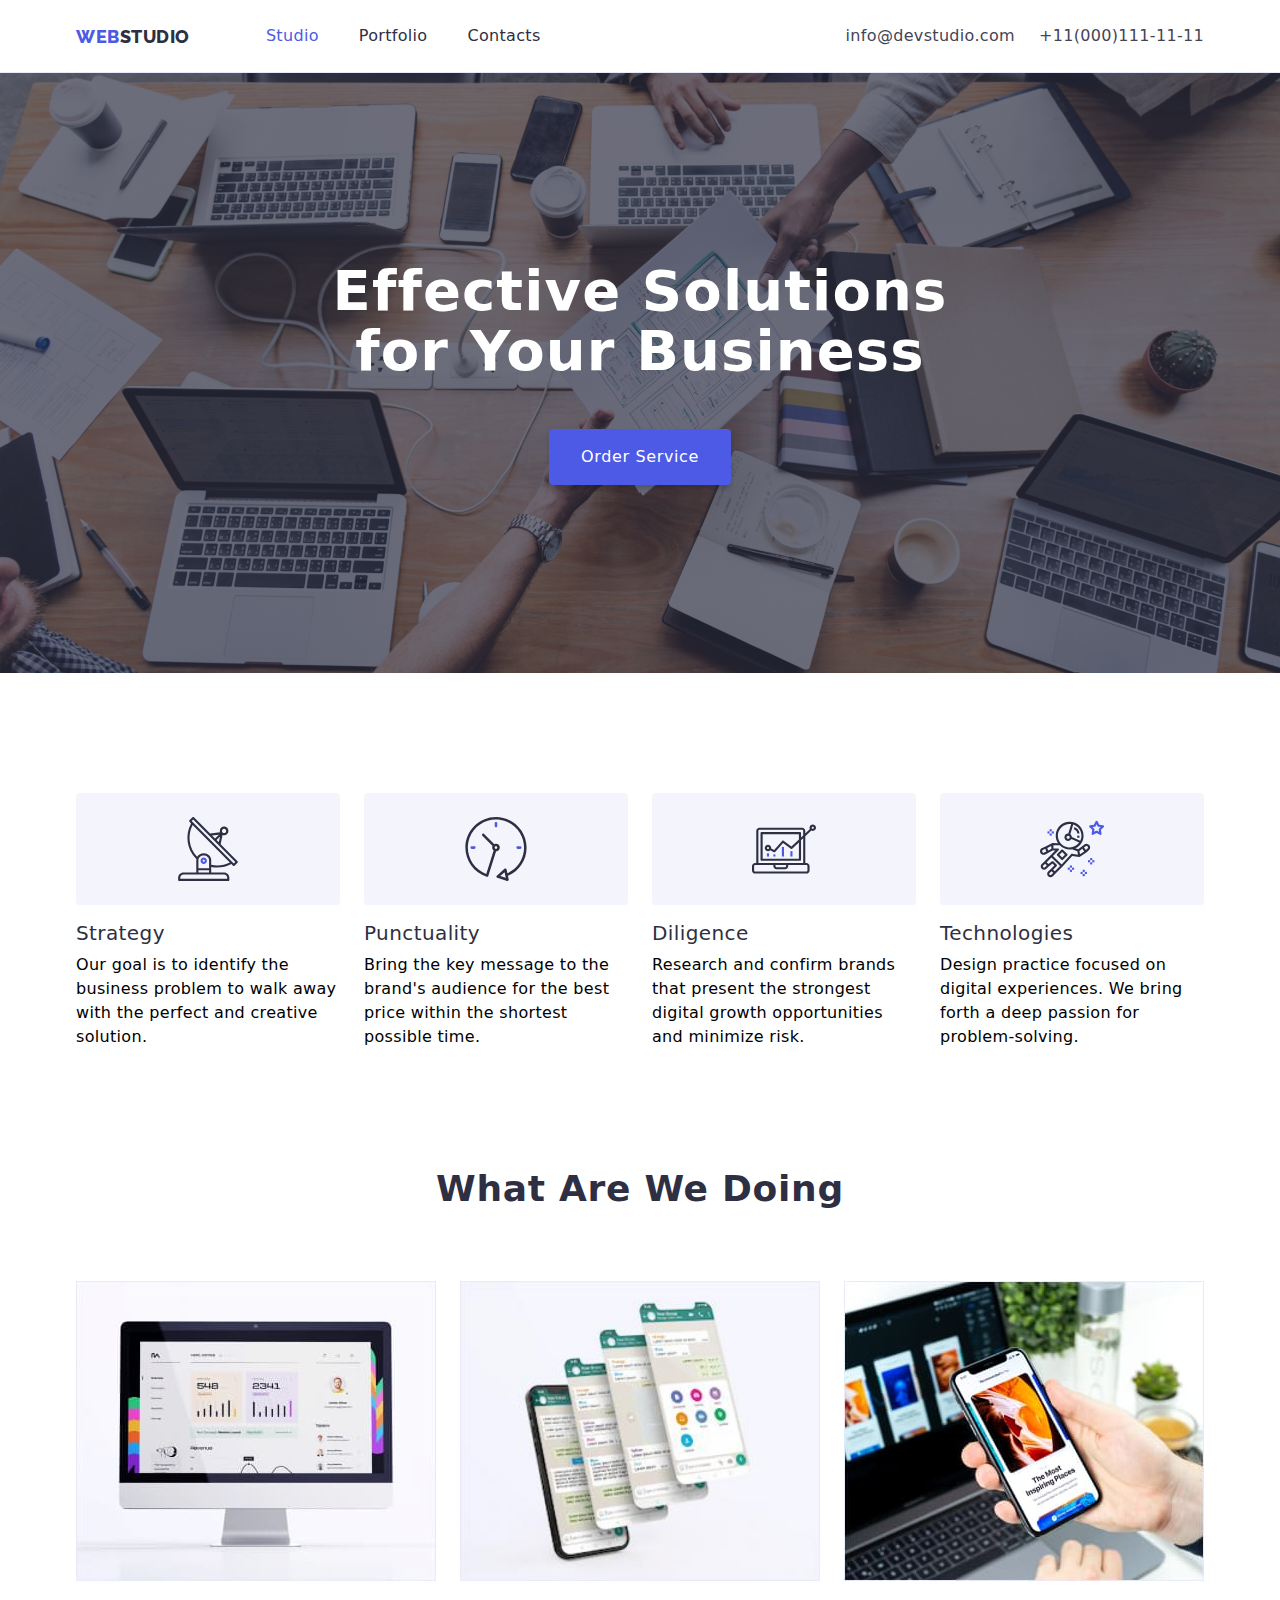
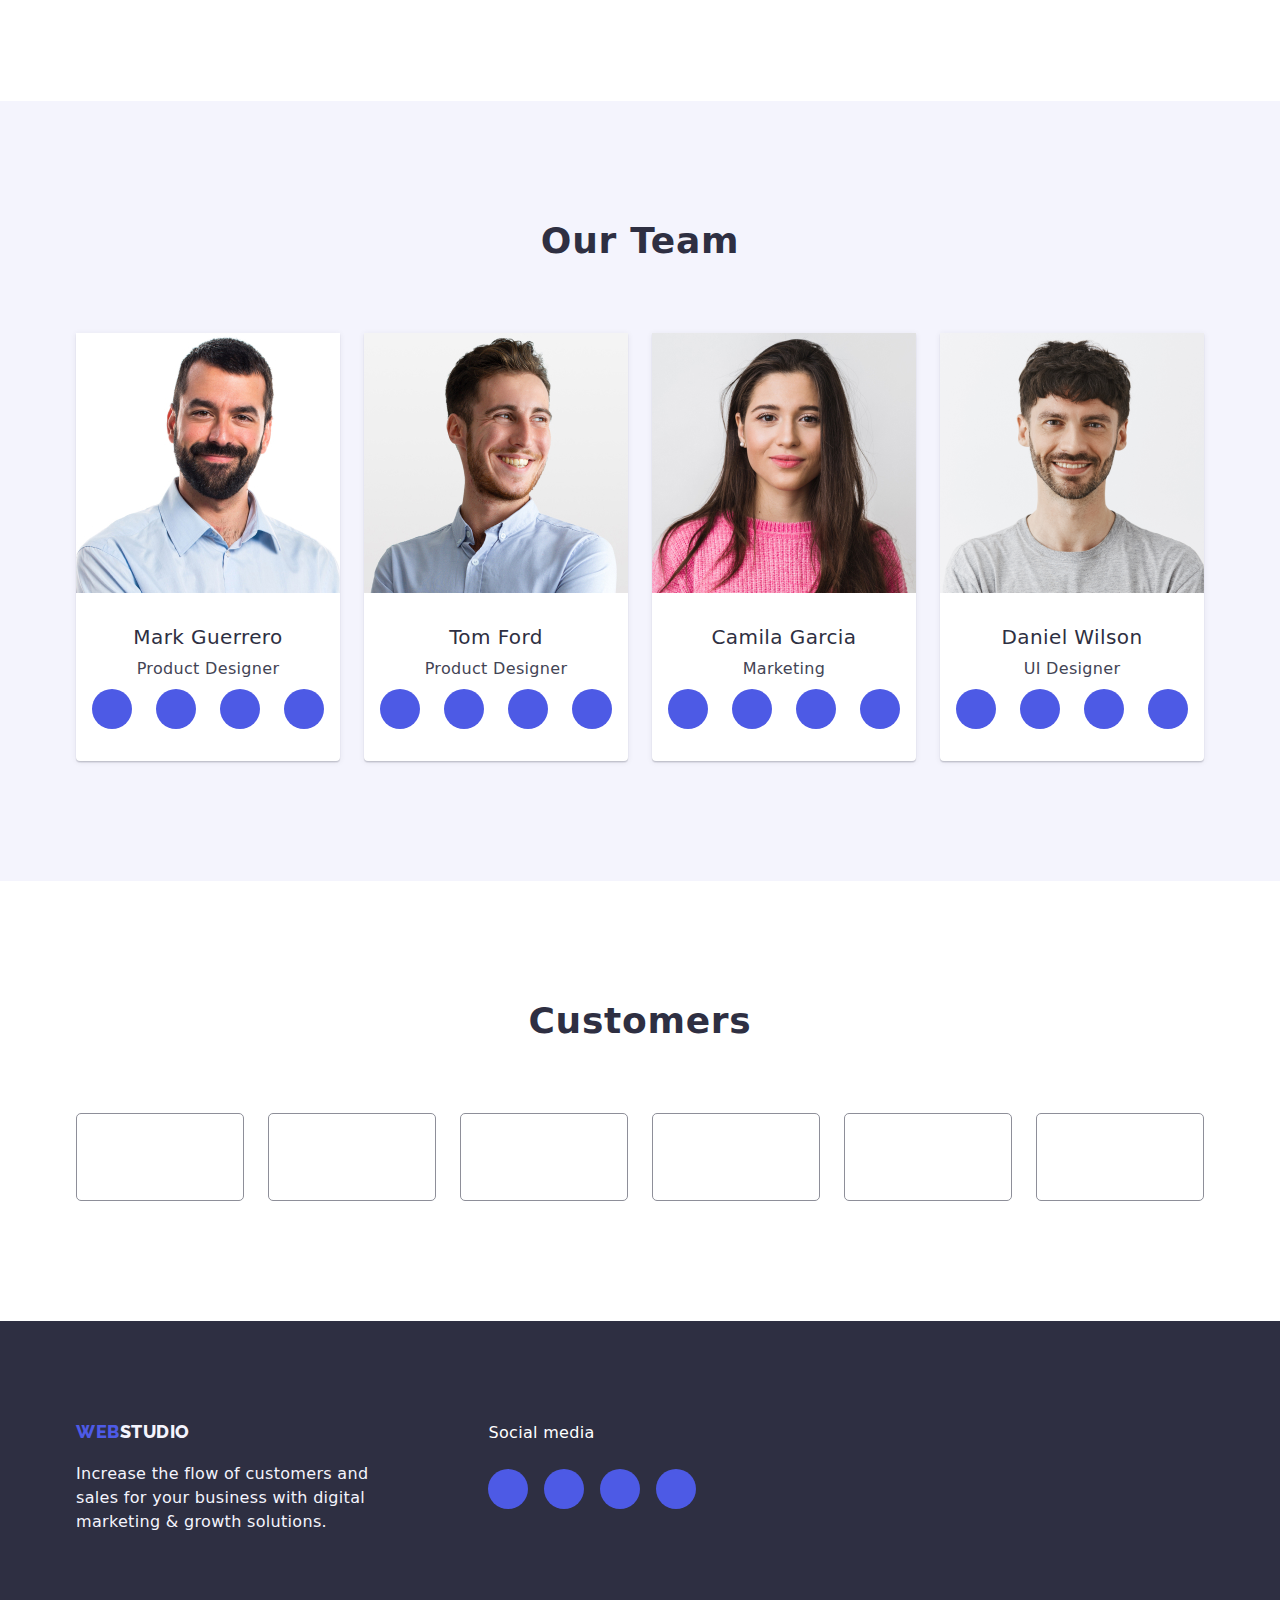
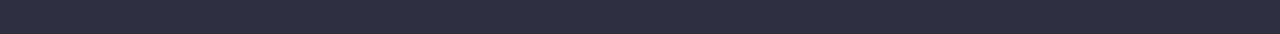
==== index.html @ 1085e49a "update" ====
<!DOCTYPE html>
<html lang="en">
  <head>
    <meta charset="UTF-8" />
    <meta name="viewport" content="width=device-width, initial-scale=1.0" />
    <title>Homework 4</title>

    <!-- CSS -->
    <link rel="stylesheet" href="./css/styles.css" />

    <!-- FONTS -->
    <link
      href="https://fonts.googleapis.com/css2?family=Raleway:wght@800&family=Roboto:wght@400;500;700;900&display=swap"
      rel="stylesheet"
    />

    <!-- CSS Normalize -->
    <link
      rel="stylesheet"
      href="https://cdnjs.cloudflare.com/ajax/libs/modern-normalize/2.0.0/modern-normalize.min.css"
    />
  </head>
  <body>
    <header class="header">
      <div class="container header-container">
        <nav class="header-nav">
          <a href="./index.html" class="header-logo link">
            <span class="header-logo-web">WEB</span>STUDIO
          </a>
          <ul class="header-list list">
            <li class="header-list-item">
              <a class="header-link link priority" href="./index.html"
                >Studio</a
              >
            </li>
            <li class="header-list-item">
              <a class="header-link link" href="./portfolio.html">Portfolio</a>
            </li>
            <li class="header-list-item">
              <a class="header-link link" href="#">Contacts</a>
            </li>
          </ul>
        </nav>

        <ul class="header-contacts list">
          <li class="header-contatcs-item">
            <a
              class="header-contacts-link link"
              href="mailto:info@devstudio.com"
              >info@devstudio.com</a
            >
          </li>
          <li class="header-contacts-item">
            <a class="header-contacts-link link" href="tel:+110001111111"
              >+11(000)111-11-11</a
            >
          </li>
        </ul>
      </div>
    </header>
    <main>
      <!--Section 1-->
      <section class="hero hero-section">
        <div class="container hero-container">
          <h1 class="hero-title">
            Effective Solutions<br />
            for Your Business
          </h1>

          <button class="hero-button button" type="button">
            Order Service
          </button>
        </div>
      </section>
      <!--Section 2-->
      <section class="section">
        <div class="container">
          <ul class="section-list list">
            <li class="section-item">
              <div class="benefits-svg-box">
                <svg class="benefits-icon-svg" width="64" height="64">
                  <use href="./images/icons.svg#antenna"></use>
                </svg>
              </div>
              <h3 class="section-item-title title">Strategy</h3>
              <p class="section-item-text text">
                Our goal is to identify the business problem to walk away with
                the perfect and creative solution.
              </p>
            </li>
            <li class="section-item">
              <div class="benefits-svg-box">
                <svg lass="benefits-icon-svg" width="64" height="64">
                  <use href="./images/icons.svg#clock"></use>
                </svg>
              </div>
              <h3 class="section-item-title title">Punctuality</h3>
              <p class="section-item-text text">
                Bring the key message to the brand's audience for the best price
                within the shortest possible time.
              </p>
            </li>
            <li class="section-item">
              <div class="benefits-svg-box">
                <svg lass="benefits-icon-svg" width="64" height="64">
                  <use href="./images/icons.svg#diagram"></use>
                </svg>
              </div>
              <h3 class="section-item-title title">Diligence</h3>
              <p class="section-item-text text">
                Research and confirm brands that present the strongest digital
                growth opportunities and minimize risk.
              </p>
            </li>
            <li class="section-item">
              <div class="benefits-svg-box">
                <svg lass="benefits-icon-svg" width="64" height="64">
                  <use href="./images/icons.svg#astronaut"></use>
                </svg>
              </div>
              <h3 class="section-item-title title">Technologies</h3>
              <p class="section-item-text text">
                Design practice focused on digital experiences. We bring forth a
                deep passion for problem-solving.
              </p>
            </li>
          </ul>
        </div>
      </section>
      <!--Section 3-->
      <section class="section section-no-top-padding">
        <div class="container">
          <h2 class="section-title title">What Are We Doing</h2>
          <ul class="section-list list">
            <li class="section-item">
              <img
                src="./images/rectangle_71.jpg"
                alt="monitor with graphs and charts"
                width="360"
                height="300"
              />
            </li>
            <li class="section-item">
              <img
                src="./images/img_2.jpg"
                alt="mobile phone"
                width="360"
                height="300"
              />
            </li>
            <li class="section-item">
              <img
                src="./images/img_3.jpg"
                alt="laptop and phone"
                width="360"
                height="300"
              />
            </li>
          </ul>
        </div>
      </section>
      <!--Section 4-->
      <section class="section section-grey">
        <div class="container team-container">
          <h2 class="section-title title">Our Team</h2>
          <ul class="section-list list">
            <li class="section-list-item">
              <img
                src="./images/Mark_Guerrero.jpg"
                alt="Mark Guererro"
                width="264"
                height="260"
              />
              <div class="section-item-wrap">
                <h3 class="section-item-name title">Mark Guerrero</h3>
                <p class="section-item-position text">Product Designer</p>
                <ul class="team-social-list list">
                  <li class="team-social-item">
                    <a
                      class="team-social-link link"
                      href="https://instagram.com"
                      target="_blank"
                      rel="noopener noreferrer"
                    >
                      <svg class="team-social-svg" width="16" height="16">
                        <use href="./images/icons.svg#instagram"></use>
                      </svg>
                    </a>
                  </li>
                  <li class="team-social-item">
                    <a
                      class="team-social-link link"
                      href="https://twitter.com"
                      target="_blank"
                      rel="noopener noreferrer"
                    >
                      <svg class="team-social-svg" width="16" height="16">
                        <use href="./images/icons.svg#twitter"></use>
                      </svg>
                    </a>
                  </li>
                  <li class="team-social-item">
                    <a
                      class="team-social-link link"
                      href="https://facebook.com"
                      target="_blank"
                      rel="noopener noreferrer"
                    >
                      <svg class="team-social-svg" width="16" height="16">
                        <use href="./images/icons.svg#facebook"></use>
                      </svg>
                    </a>
                  </li>
                  <li class="team-social-item">
                    <a
                      class="team-social-link link"
                      href="https://linkedin.com"
                      target="_blank"
                      rel="noopener noreferrer"
                    >
                      <svg class="team-social-svg" width="16" height="16">
                        <use href="./images/icons.svg#linkedin"></use>
                      </svg>
                    </a>
                  </li>
                </ul>
              </div>
            </li>
            <!--  -->
            <li class="section-list-item">
              <img
                src="./images/Tom Ford.jpg"
                alt="Tom Ford"
                width="264"
                height="260"
              />
              <div class="section-item-wrap">
                <h3 class="section-item-name title">Tom Ford</h3>
                <p class="section-item-position text">Product Designer</p>
                <ul class="team-social-list list">
                  <li class="team-social-item">
                    <a href="#" class="team-social-link">
                      <svg class="team-social-svg" width="16" height="16">
                        <use href="./images/icons.svg#instagram"></use>
                      </svg>
                    </a>
                  </li>
                  <li class="team-social-item">
                    <a href="#" class="team-social-link">
                      <svg class="team-social-svg" width="16" height="16">
                        <use href="./images/icons.svg#twitter"></use>
                      </svg>
                    </a>
                  </li>
                  <li class="team-social-item">
                    <a href="#" class="team-social-link">
                      <svg class="team-social-svg" width="16" height="16">
                        <use href="./images/icons.svg#facebook"></use>
                      </svg>
                    </a>
                  </li>
                  <li class="team-social-item">
                    <a href="#" class="team-social-link">
                      <svg class="team-social-svg" width="16" height="16">
                        <use href="./images/icons.svg#linkedin"></use>
                      </svg>
                    </a>
                  </li>
                </ul>
              </div>
            </li>
            <li class="section-list-item">
              <img
                src="./images/Camila Garcia.jpg"
                alt="Camila Garcia"
                width="264"
                height="260"
              />
              <div class="section-item-wrap">
                <h3 class="section-item-name title">Camila Garcia</h3>
                <p class="section-item-position text">Marketing</p>
                <ul class="team-social-list list">
                  <li class="team-social-item">
                    <a href="#" class="team-social-link">
                      <svg class="team-social-svg" width="16" height="16">
                        <use href="./images/icons.svg#instagram"></use>
                      </svg>
                    </a>
                  </li>
                  <li class="team-social-item">
                    <a href="#" class="team-social-link">
                      <svg class="team-social-svg" width="16" height="16">
                        <use href="./images/icons.svg#twitter"></use>
                      </svg>
                    </a>
                  </li>
                  <li class="team-social-item">
                    <a href="#" class="team-social-link">
                      <svg class="team-social-svg" width="16" height="16">
                        <use href="./images/icons.svg#facebook"></use>
                      </svg>
                    </a>
                  </li>
                  <li class="team-social-item">
                    <a href="#" class="team-social-link">
                      <svg class="team-social-svg" width="16" height="16">
                        <use href="./images/icons.svg#linkedin"></use>
                      </svg>
                    </a>
                  </li>
                </ul>
              </div>
            </li>
            <li class="section-list-item">
              <img
                src="./images/Daniel Wilson.png"
                alt="Daniel Wilson"
                width="264"
                height="260"
              />
              <div class="section-item-wrap">
                <h3 class="section-item-name title">Daniel Wilson</h3>
                <p class="section-item-position text">UI Designer</p>
                <ul class="team-social-list list">
                  <li class="team-social-item">
                    <a href="#" class="team-social-link">
                      <svg class="team-social-svg" width="16" height="16">
                        <use href="./images/icons.svg#instagram"></use>
                      </svg>
                    </a>
                  </li>
                  <li class="team-social-item">
                    <a href="#" class="team-social-link">
                      <svg class="team-social-svg" width="16" height="16">
                        <use href="./images/icons.svg#twitter"></use>
                      </svg>
                    </a>
                  </li>
                  <li class="team-social-item">
                    <a href="#" class="team-social-link">
                      <svg class="team-social-svg" width="16" height="16">
                        <use href="./images/icons.svg#facebook"></use>
                      </svg>
                    </a>
                  </li>
                  <li class="team-social-item">
                    <a href="#" class="team-social-link">
                      <svg class="team-social-svg" width="16" height="16">
                        <use href="./images/icons.svg#linkedin"></use>
                      </svg>
                    </a>
                  </li>
                </ul>
              </div>
            </li>
          </ul>
        </div>
      </section>

      <!-- Customers Section -->
      <section class="section">
        <div class="container">
          <h2 class="section-title customers-title">Customers</h2>
          <ul class="customers-list list">
            <li class="customers-item">
              <a class="customers-link" href="">
                <svg class="customers-svg">
                  <use href="./images/icons.svg#customer-1"></use>
                </svg>
              </a>
            </li>

            <li class="customers-item">
              <a class="customers-link" href="">
                <svg class="customers-svg">
                  <use href="./images/icons.svg#customer-2"></use>
                </svg>
              </a>
            </li>

            <li class="customers-item">
              <a class="customers-link" href="">
                <svg class="customers-svg">
                  <use href="./images/icons.svg#customer-3"></use>
                </svg>
              </a>
            </li>

            <li class="customers-item">
              <a class="customers-link" href="">
                <svg class="customers-svg">
                  <use href="./images/icons.svg#customer-4"></use>
                </svg>
              </a>
            </li>

            <li class="customers-item">
              <a class="customers-link" href="">
                <svg class="customers-svg">
                  <use href="./images/icons.svg#customer-5"></use>
                </svg>
              </a>
            </li>
            <li class="customers-item">
              <a class="customers-link" href="">
                <svg class="customers-svg">
                  <use href="./images/icons.svg#customer-6"></use>
                </svg>
              </a>
            </li>
          </ul>
        </div>
      </section>
    </main>
  </body>

  <!--Footer-->
  <footer class="footer">
    <div class="footer-container container">
      <div class="footer-logo-wrapper list">
        <li class="footer-item">
          <a href="./index.html" class="footer-logo link">
            <span class="footer-logo-web">WEB</span>STUDIO
          </a>
          <p class="footer-text text">
            Increase the flow of customers and<br />
            sales for your business with digital<br />
            marketing & growth solutions.
          </p>
        </li>
      </div>
      <div class="footer-socials">
        <p class="footer-socials-text text">Social media</p>
        <ul class="footer-list list">
          <li class="footer-socials-item">
            <a href="#" class="footer-socials-link">
              <svg class="footer-socials-svg" width="24" height="24">
                <use href="./images/icons.svg#instagram"></use>
              </svg>
            </a>
          </li>

          <li class="footer-socials-item">
            <a href="#" class="footer-socials-link">
              <svg class="footer-socials-svg" width="24" height="24">
                <use href="./images/icons.svg#twitter"></use>
              </svg>
            </a>
          </li>

          <li class="footer-socials-item">
            <a href="#" class="footer-socials-link">
              <svg class="footer-socials-svg" width="24" height="24">
                <use href="./images/icons.svg#facebook"></use>
              </svg>
            </a>
          </li>

          <li class="footer-socials-item">
            <a href="#" class="footer-socials-link">
              <svg class="footer-socials-svg" width="24" height="24">
                <use href="./images/icons.svg#linkedin"></use>
              </svg>
            </a>
          </li>
        </ul>
      </div>
    </div>
  </footer>
</html>
---- css/styles.css ----
/* CSS Variable */
:root {
    --iris-color: #4d5ae5;
    --navyblue-color: #2e2f42;
    --slate-color: #434455;
    --white-color: #ffffff;
    --cloud-color: #f4f4fd;
    --ocean-color: #404bbf;
    --cornflower-color: #e7e9fc;
  }
  
  /* CSS Reset */
  p,
  h1,
  h2,
  h3,
  h4,
  h5,
  h6 {
    margin: 0;
  }
  ul,
  ol {
    margin: 0;
    padding: 0;
  }
  img {
    display: block;
  }
  /* END of CSS Reset */
  
  .container {
    width: 1158px;
    padding: 0 15px;
    margin: 0 auto;
  }
  
  body {
    font-family: "Roboto", sans-serif;
    font-size: 16px;
    font-style: normal;
    font-weight: 400;
    line-height: 24px;
    letter-spacing: 0.32px;
  }
  /* Gen. Styles */
  .list {
    list-style: none;
  }
  .link {
    text-decoration: none;
    color: var(--navyblue-color);
  }
  .button {
    cursor: pointer;
    background-color: var(--iris-color);
    border-radius: 4px;
    font-size: 16px;
    font-style: normal;
    font-weight: 500;
    line-height: 24px;
    letter-spacing: 0.64px;
  }
  
  .section-title {
    font-size: 36px;
    font-style: normal;
    font-weight: 700;
    line-height: 40px;
    letter-spacing: 0.72px;
    text-transform: capitalize;
  }
  .title {
    font-size: 20px;
    font-weight: 500;
    letter-spacing: 0.4px;
  }
  /* Header */
  .header {
    background-color: var(--white-color);
    border-bottom: 1px solid var(--cornflower-color);
  }
  
  .header-container {
    display: flex;
    align-items: center;
    justify-content: space-between;
  }
  
  .header-nav {
    display: flex;
    align-items: center;
  }
  
  .header-list {
    display: flex;
    gap: 40px;
    margin-left: 76px;
  }
  
  .header-logo {
    color: var(--navyblue-color);
    font-family: "Raleway", sans-serif;
    font-size: 18px;
    font-style: normal;
    font-weight: 800;
    line-height: 21px;
    letter-spacing: 0.54px;
    text-transform: uppercase;
  }
  .header-logo:hover,
  .header-logo:focus {
    color: var(--iris-color);
  }
  .header-logo-web {
    color: var(--iris-color);
  }
  
  .header-link {
    font-weight: 500;
    display: block;
    padding: 24px 0;
  }
  
  .header-link:hover,
  .header-link:focus,
  .priority {
    color: var(--iris-color);
  }
  
  .header-contacts {
    display: flex;
    gap: 24px;
  }
  
  .header-contacts-link {
    display: block;
    padding: 24px 0;
    color: var(--slate-color);
  }
  .header-contacts-link:hover,
  .header-contacts-link:focus {
    color: var(--iris-color);
  }
  
  /* Hero section */
  .hero {
    background-color: var(--navyblue-color);
  }
  
  .hero-container {
    display: flex;
    flex-direction: column;
    align-items: center;
  }
  
  .hero-section {
    padding-top: 188px;
    padding-bottom: 188px;
    background-image: linear-gradient(
        to right,
        rgba(46, 47, 66, 0.7),
        rgba(46, 47, 66, 0.7)
      ),
      url(../images/people-office\ 1.jpg);
    background-repeat: no-repeat;
    background-position: center;
    background-size: cover;
  }
  
  .hero-title {
    color: var(--white-color);
    font-size: 56px;
    font-weight: 700;
    line-height: 60px;
    letter-spacing: 1.12px;
    text-align: center;
    margin-bottom: 48px;
  }
  
  .hero-section-button {
    display: flex;
    align-items: center;
  }
  
  .hero-button {
    color: var(--white-color);
    font-family: inherit;
    border: 0;
    box-shadow: 0px 4px 4px 0px rgba(0, 0, 0, 0.15);
    padding: 16px 32px;
    align-items: center;
    gap: 10px;
  }
  
  .hero-button:hover,
  .hero-button:focus {
    background: var(--ocean-color);
    box-shadow: 0px 4px 4px 0px rgba(0, 0, 0, 0.15);
  }
  
  /*  section 2-3*/
  .section {
    background-color: var(--white-color);
    padding-top: 120px;
    padding-bottom: 120px;
  }
  
  .section-list-wrap {
    display: flex;
    flex-direction: column;
  }
  
  .section-list {
    display: flex;
    justify-content: space-evenly;
    gap: 24px;
  }
  
  .section-list-container {
    display: flex;
    justify-content: space-evenly;
  }
  
  .section-title {
    color: var(--navyblue-color);
    font-size: 36px;
    font-style: normal;
    font-weight: 700;
    line-height: 40px;
    letter-spacing: 0.72px;
    text-transform: capitalize;
    text-align: center;
    margin-bottom: 72px;
  }
  
  .section-no-top-padding {
    padding-top: 0;
  }
  
  .section-item-title {
    color: var(--navyblue-color);
    justify-content: center;
  }
  
  .section-item-name {
    display: flex;
    width: 100%;
    flex-direction: column;
    justify-content: space-evenly;
    align-items: center;
    gap: 8px;
    margin-bottom: 8px;
  }
  
  .section-item-position {
    display: flex;
    flex-direction: column;
    justify-content: center;
    align-items: center;
  }
  
  .section-list-item {
    background-color: var(--white-color);
    border-radius: 0px 0px 4px 4px;
    box-shadow: 0px 2px 1px 0px rgba(46, 47, 66, 0.08),
      0px 1px 1px 0px rgba(46, 47, 66, 0.16),
      0px 1px 6px 0px rgba(46, 47, 66, 0.08);
  }
  
  .benefits-svg-box {
    width: 264px;
    height: 112px;
    background-color: var(--cloud-color);
    display: flex;
    justify-content: center;
    align-items: center;
    border-radius: 4px;
    margin-bottom: 8px;
  }
  
  .team-social-list {
    display: flex;
    justify-content: center;
    gap: 24px;
    margin-top: 8px;
  }
  
  .team-social-item {
    width: 40px;
    height: 40px;
  }
  
  .team-social-link {
    width: 100%;
    height: 100%;
    border-radius: 50%;
    display: flex;
    align-items: center;
    justify-content: center;
    background-color: var(--iris-color);
    color: var(--cloud-color);
  }
  
  .team-social-link:hover,
  .team-social-link:focus {
    background-color: var(--ocean-color);
  }
  
  .team-social-svg {
    fill: currentColor;
  }
  
  .team-container {
    flex-direction: column;
    justify-content: center;
    align-items: center;
    gap: 32px;
  }
  
  .section-item-wrap {
    padding-top: 32px;
    padding-bottom: 32px;
    gap: 32px;
    width: 100%;
    text-align: center;
  }
  
  /* section 4 */
  .section-grey {
    background-color: var(--cloud-color);
  }
  
  .section-item {
    background-color: var(--white-color);
    display: flex;
    width: calc((100% - 40px) / 3);
    flex-direction: column;
    align-items: flex-start;
    gap: 8px;
  }
  
  .section-item-name {
    color: var(--navyblue-color);
  }
  .section-item-position {
    color: var(--slate-color);
  }
  
  /* Customers section */
  
  .customers-title {
    color: var(--navyblue-color);
    display: flex;
    justify-content: center;
    align-items: center;
  }
  
  .customers-list {
    display: flex;
    gap: 24px;
  }
  
  .customers-item {
    /* width: calc((100% - 120px) / 6); */
    /* flex-basis: calc((100% - 120px) / 6); */
    width: 168px;
    height: 88px;
  }
  
  .customers-link {
    width: 100%;
    height: 100%;
  
    border: 1px solid #8e8f99;
    border-radius: 5px;
    display: flex;
    justify-content: center;
    align-items: center;
    color: #8e8f99;
  }
  
  .customers-link:hover,
  .customers-link:focus {
    border-color: var(--ocean-color);
    color: var(--ocean-color);
  }
  
  .customers-svg {
    width: 104px;
    height: 56px;
    fill: currentColor;
  }
  
  /* footer section */
  .footer {
    padding-top: 100px;
    padding-bottom: 100px;
    background-color: var(--navyblue-color);
  }
  
  .footer-container {
    display: flex;
    align-items: flex-start;
  }
  
  .footer-logo {
    color: var(--cloud-color);
    font-family: "Raleway";
    font-size: 18px;
    font-style: normal;
    font-weight: 800;
    line-height: 21px;
    letter-spacing: 0.54px;
    text-transform: uppercase;
  }
  .footer-logo:hover,
  .footer-logo:focus {
    color: var(--iris-color);
  }
  .footer-logo-web {
    color: var(--iris-color);
  }
  .footer-text {
    color: var(--cloud-color);
    margin-top: 17px;
  }
  
  .footer-list {
    flex-wrap: wrap;
    display: flex;
    gap: 16px;
    margin-top: 16px;
  }
  
  .footer-socials {
    margin-left: 120px;
  }
  
  .footer-socials-text {
    color: var(--white-color);
    display: flex;
  }
  
  .footer-socials-item {
    width: 40px;
    height: 40px;
  }
  
  .footer-socials-link {
    width: 100%;
    height: 100%;
    border-radius: 50%;
    display: flex;
    align-items: center;
    justify-content: center;
    background-color: var(--iris-color);
    margin-top: 8px;
  }
  
  .footer-socials-link:hover,
  .footer-socials-link:focus {
    background-color: #31d0aa;
  }
  
  .footer-socials-svg {
    fill: var(--cloud-color);
  }
  
  /* Portfolio page*/
  
  /* Filters section */
  
  .filters-container {
    display: flex;
    flex-direction: column;
    justify-content: flex-start;
    align-items: center;
  }
  
  .filters-list {
    display: flex;
    gap: 24px;
    margin-bottom: 72px;
    justify-content: center;
  }
  
  .filters-item {
    display: inline-flex;
  }
  
  .filters-button {
    color: var(--iris-color);
    background-color: var(--cloud-color);
    border-radius: 4px;
    border: 1px solid var(--cornflower-color);
    font-family: inherit;
    padding: 12px 24px;
  }
  .filters-button:hover,
  .filters-button:focus,
  .filters-active {
    background-color: var(--ocean-color);
    color: var(--white-color);
    border-color: var(--ocean-color);
    box-shadow: 0px 2px 2px 0px rgba(0, 0, 0, 0.12),
      0px 2px 1px 0px rgba(0, 0, 0, 0.08), 0px 3px 1px 0px rgba(0, 0, 0, 0.1);
  }
  
  /* Services section */
  
  .services-link:hover,
  .services-link:focus {
    display: block;
    box-shadow: 0px 2px 1px 0px rgba(46, 47, 66, 0.08),
      0px 1px 1px 0px rgba(46, 47, 66, 0.16),
      0px 1px 6px 0px rgba(46, 47, 66, 0.08);
  }
  
  .services-list {
    background-color: var(--white-color);
    display: flex;
    flex-wrap: wrap;
    gap: 48px 24px;
  }
  .services-item {
    background: var(--white-color);
  }
  .services-title {
    color: var(--navyblue-color);
    margin-bottom: 8px;
  }
  .services-text {
    color: var(--slate-color);
  }
  
  .services-container {
    margin-top: 0;
  }
  
  .services-title-wrap {
    border: 1px solid var(--cornflower-color);
    padding: 32px 16px;
    border-top: none;
  }
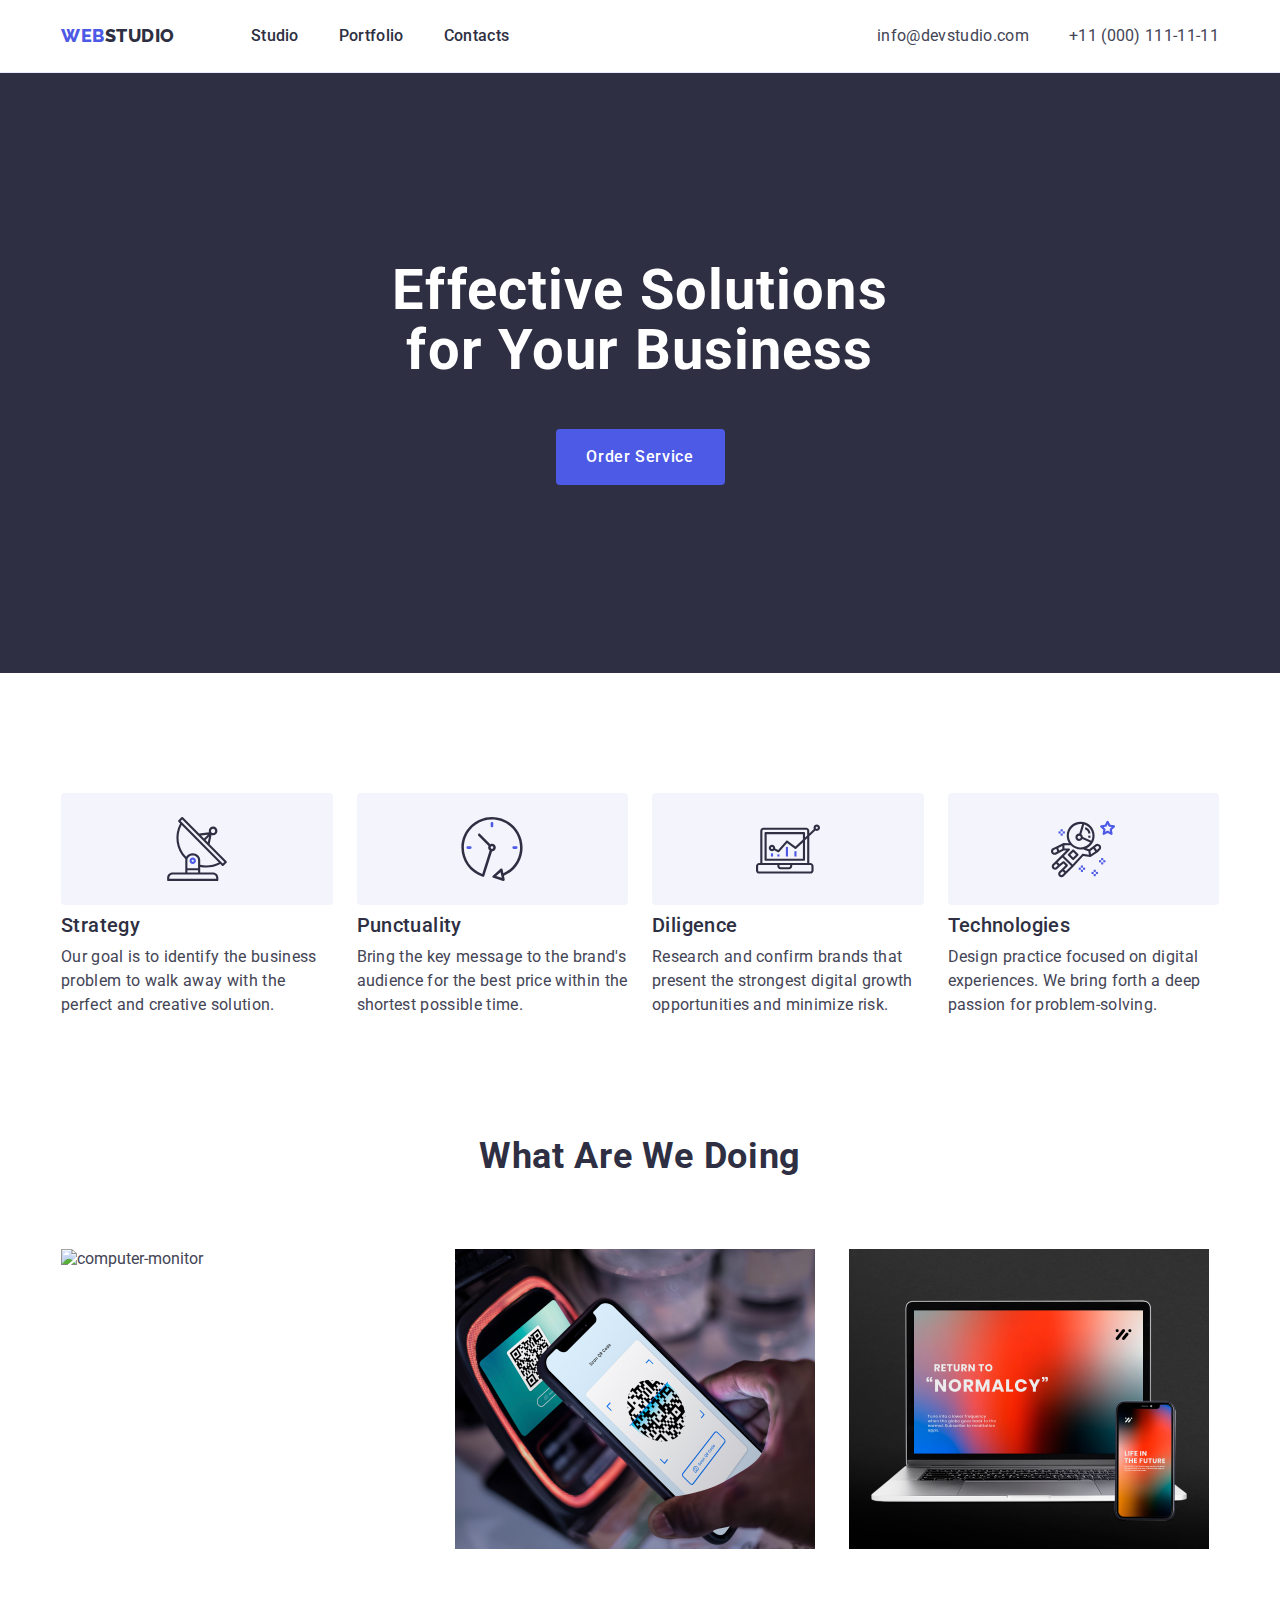
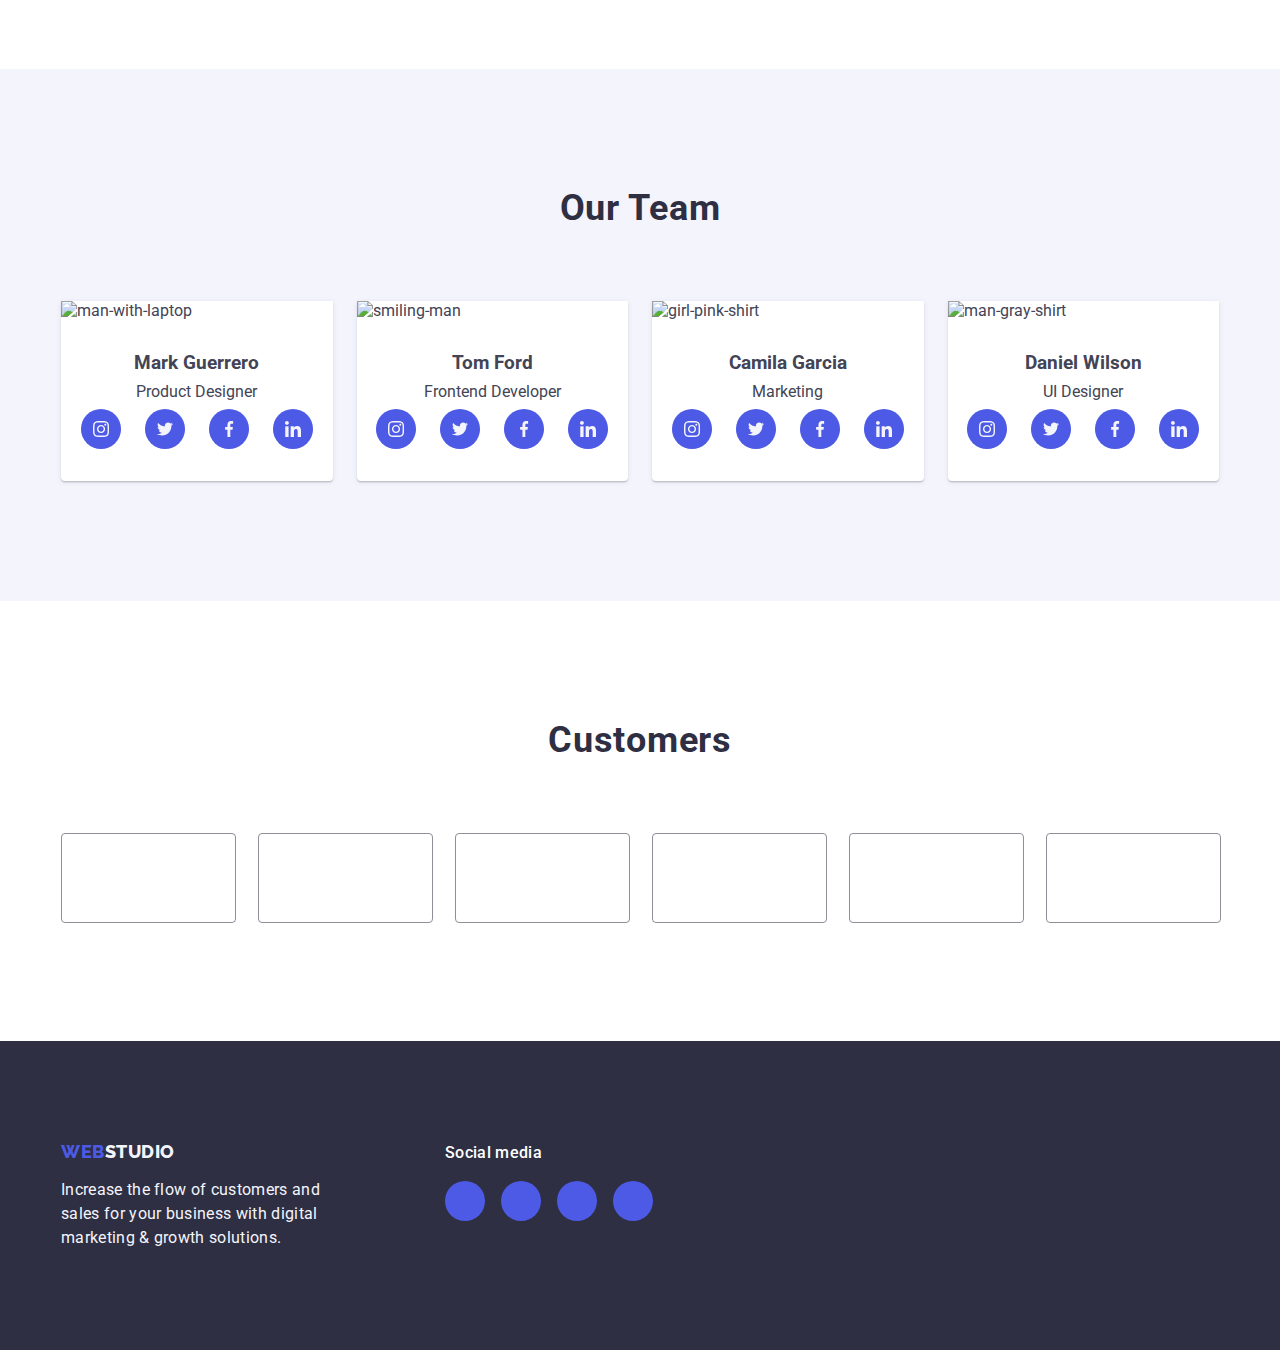
==== commit 02294f06: "update" ====
--- a/index.html
+++ b/index.html
@@ -3,123 +3,130 @@
   <head>
     <meta charset="UTF-8" />
     <meta name="viewport" content="width=device-width, initial-scale=1.0" />
-    <title>Homework 4</title>
-
-    <!-- CSS -->
-    <link rel="stylesheet" href="./css/styles.css" />
-
-    <!-- FONTS -->
+    <title>Index</title>
+
+    <!-- Style Normalization -->
     <link
-      href="https://fonts.googleapis.com/css2?family=Raleway:wght@800&family=Roboto:wght@400;500;700;900&display=swap"
+      rel="stylesheet"
+      href="https://cdnjs.cloudflare.com/ajax/libs/modern-normalize/2.0.0/modern-normalize.css"
+      integrity="sha512-gA2Bvu0/hw4oj0Lp8ZHjK+o3S4BE5m8d/wNVy6ktKLhHKPpWLQwv9ixzuWirWOakoJqlBdePq2NhoCaUOQ5npQ=="
+      crossorigin="anonymous"
+      referrerpolicy="no-referrer"
+    />
+
+    <!-- <link
+      rel="stylesheet"
+      href="https://cdnjs.cloudflare.com/ajax/libs/modern-normalize/1.0.0/modern-normalize.min.css"
+    /> -->
+
+    <!-- Google Fonts -->
+    <link rel="preconnect" href="https://fonts.googleapis.com" />
+    <link rel="preconnect" href="https://fonts.gstatic.com" crossorigin />
+    <link
+      href="https://fonts.googleapis.com/css2?family=Raleway:wght@100;200;300;400;500;600;700;800;900&family=Roboto:wght@100;300;400;500;700;800;900&display=swap"
       rel="stylesheet"
     />
 
-    <!-- CSS Normalize -->
-    <link
-      rel="stylesheet"
-      href="https://cdnjs.cloudflare.com/ajax/libs/modern-normalize/2.0.0/modern-normalize.min.css"
-    />
+    <!-- Local CSS -->
+    <link rel="stylesheet" href="./css/styles.css" />
   </head>
   <body>
+    <!-- Header -->
     <header class="header">
-      <div class="container header-container">
-        <nav class="header-nav">
-          <a href="./index.html" class="header-logo link">
-            <span class="header-logo-web">WEB</span>STUDIO
-          </a>
-          <ul class="header-list list">
-            <li class="header-list-item">
-              <a class="header-link link priority" href="./index.html"
-                >Studio</a
-              >
-            </li>
-            <li class="header-list-item">
-              <a class="header-link link" href="./portfolio.html">Portfolio</a>
-            </li>
-            <li class="header-list-item">
-              <a class="header-link link" href="#">Contacts</a>
-            </li>
+      <div class="top-header container">
+        <nav class="nav">
+          <a class="logo link" href="./index.html"
+            >Web<span class="header-logo">Studio</span></a
+          >
+          <ul class="list menu">
+            <li class="list-item">
+              <a class="item link" href="./index.html">Studio</a>
+            </li>
+            <li class="list-item">
+              <a class="item link" href="./portfolio.html">Portfolio</a>
+            </li>
+            <li class="list-item"><a class="item link" href="">Contacts</a></li>
           </ul>
         </nav>
-
-        <ul class="header-contacts list">
-          <li class="header-contatcs-item">
-            <a
-              class="header-contacts-link link"
-              href="mailto:info@devstudio.com"
-              >info@devstudio.com</a
-            >
-          </li>
-          <li class="header-contacts-item">
-            <a class="header-contacts-link link" href="tel:+110001111111"
-              >+11(000)111-11-11</a
-            >
-          </li>
-        </ul>
+        <address class="contacts">
+          <ul class="list address">
+            <li class="contact-item">
+              <a class="contact link" href="mailto:info@devstudio.com"
+                >info@devstudio.com</a
+              >
+            </li>
+            <li class="contact-item">
+              <a class="contact link" href="tel:+110001111111"
+                >+11 (000) 111-11-11</a
+              >
+            </li>
+          </ul>
+        </address>
       </div>
     </header>
+
+    <!-- Main -->
     <main>
-      <!--Section 1-->
-      <section class="hero hero-section">
+      <!-- Hero Section -->
+      <section class="hero-section">
         <div class="container hero-container">
-          <h1 class="hero-title">
-            Effective Solutions<br />
-            for Your Business
-          </h1>
-
-          <button class="hero-button button" type="button">
-            Order Service
-          </button>
+          <h1 class="main-header">Effective Solutions for Your Business</h1>
+          <button class="button" type="button">Order Service</button>
         </div>
       </section>
-      <!--Section 2-->
-      <section class="section">
+
+      <!-- Second Section -->
+      <section class="second-section">
         <div class="container">
-          <ul class="section-list list">
-            <li class="section-item">
-              <div class="benefits-svg-box">
-                <svg class="benefits-icon-svg" width="64" height="64">
+          <h2 class="visually-hidden">Info</h2>
+          <ul class="list info">
+            <li class="info-card">
+              <div class="icon-container">
+                <svg xmlns="http://www.w3.org/2000/svg" width="64" height="64">
                   <use href="./images/icons.svg#antenna"></use>
                 </svg>
               </div>
-              <h3 class="section-item-title title">Strategy</h3>
-              <p class="section-item-text text">
+              <h3 class="list-header">Strategy</h3>
+              <p class="list-text">
                 Our goal is to identify the business problem to walk away with
                 the perfect and creative solution.
               </p>
             </li>
-            <li class="section-item">
-              <div class="benefits-svg-box">
-                <svg lass="benefits-icon-svg" width="64" height="64">
+
+            <li class="info-card">
+              <div class="icon-container">
+                <svg xmlns="http://www.w3.org/2000/svg" width="64" height="64">
                   <use href="./images/icons.svg#clock"></use>
                 </svg>
               </div>
-              <h3 class="section-item-title title">Punctuality</h3>
-              <p class="section-item-text text">
+              <h3 class="list-header">Punctuality</h3>
+              <p class="list-text">
                 Bring the key message to the brand's audience for the best price
                 within the shortest possible time.
               </p>
             </li>
-            <li class="section-item">
-              <div class="benefits-svg-box">
-                <svg lass="benefits-icon-svg" width="64" height="64">
+
+            <li class="info-card">
+              <div class="icon-container">
+                <svg xmlns="http://www.w3.org/2000/svg" width="64" height="64">
                   <use href="./images/icons.svg#diagram"></use>
                 </svg>
               </div>
-              <h3 class="section-item-title title">Diligence</h3>
-              <p class="section-item-text text">
+              <h3 class="list-header">Diligence</h3>
+              <p class="list-text">
                 Research and confirm brands that present the strongest digital
                 growth opportunities and minimize risk.
               </p>
             </li>
-            <li class="section-item">
-              <div class="benefits-svg-box">
-                <svg lass="benefits-icon-svg" width="64" height="64">
+
+            <li class="info-card">
+              <div class="icon-container">
+                <svg xmlns="http://www.w3.org/2000/svg" width="64" height="64">
                   <use href="./images/icons.svg#astronaut"></use>
                 </svg>
               </div>
-              <h3 class="section-item-title title">Technologies</h3>
-              <p class="section-item-text text">
+              <h3 class="list-header">Technologies</h3>
+              <p class="list-text">
                 Design practice focused on digital experiences. We bring forth a
                 deep passion for problem-solving.
               </p>
@@ -127,98 +134,98 @@
           </ul>
         </div>
       </section>
-      <!--Section 3-->
-      <section class="section section-no-top-padding">
+
+      <!-- Third Section -->
+      <section class="third-section">
         <div class="container">
-          <h2 class="section-title title">What Are We Doing</h2>
-          <ul class="section-list list">
-            <li class="section-item">
+          <h2 class="header-title">What are we doing</h2>
+          <ul class="list service">
+            <li class="service-info">
+              <img src="./images/img1.jpg" width="360" alt="computer-monitor" />
+            </li>
+            <li class="service-info">
               <img
-                src="./images/rectangle_71.jpg"
-                alt="monitor with graphs and charts"
+                src="./images/img2.jpg"
                 width="360"
-                height="300"
+                alt="phone-applications"
               />
             </li>
-            <li class="section-item">
-              <img
-                src="./images/img_2.jpg"
-                alt="mobile phone"
-                width="360"
-                height="300"
-              />
-            </li>
-            <li class="section-item">
-              <img
-                src="./images/img_3.jpg"
-                alt="laptop and phone"
-                width="360"
-                height="300"
-              />
+            <li class="service-info">
+              <img src="./images/img3.jpg" width="360" alt="smartphone" />
             </li>
           </ul>
         </div>
       </section>
-      <!--Section 4-->
-      <section class="section section-grey">
-        <div class="container team-container">
-          <h2 class="section-title title">Our Team</h2>
-          <ul class="section-list list">
-            <li class="section-list-item">
+
+      <!-- Fourth Section -->
+      <section class="fourth-section">
+        <div class="container">
+          <h2 class="header-title">Our Team</h2>
+
+          <!-- Team Member 1 -->
+          <ul class="list team">
+            <li class="team-member">
               <img
-                src="./images/Mark_Guerrero.jpg"
-                alt="Mark Guererro"
+                src="./images/man-with-laptop.jpg"
                 width="264"
-                height="260"
+                alt="man-with-laptop"
               />
-              <div class="section-item-wrap">
-                <h3 class="section-item-name title">Mark Guerrero</h3>
-                <p class="section-item-position text">Product Designer</p>
-                <ul class="team-social-list list">
-                  <li class="team-social-item">
-                    <a
-                      class="team-social-link link"
-                      href="https://instagram.com"
-                      target="_blank"
-                      rel="noopener noreferrer"
-                    >
-                      <svg class="team-social-svg" width="16" height="16">
+              <div class="member-info">
+                <h3 class="list-header">Mark Guerrero</h3>
+                <p class="list-text">Product Designer</p>
+                <!-- HW4 Socmed SVG Icons -->
+                <ul class="list socmed-info">
+                  <!-- Instagram -->
+                  <li class="socmed-items">
+                    <a href="" class="socmed-link">
+                      <svg
+                        class="socmed-icon"
+                        xmlns="http://www.w3.org/2000/svg"
+                        width="16"
+                        height="16"
+                      >
                         <use href="./images/icons.svg#instagram"></use>
                       </svg>
                     </a>
                   </li>
-                  <li class="team-social-item">
-                    <a
-                      class="team-social-link link"
-                      href="https://twitter.com"
-                      target="_blank"
-                      rel="noopener noreferrer"
-                    >
-                      <svg class="team-social-svg" width="16" height="16">
+
+                  <!-- Twitter -->
+                  <li class="socmed-items">
+                    <a href="" class="socmed-link">
+                      <svg
+                        class="socmed-icon"
+                        xmlns="http://www.w3.org/2000/svg"
+                        width="16"
+                        height="16"
+                      >
                         <use href="./images/icons.svg#twitter"></use>
                       </svg>
                     </a>
                   </li>
-                  <li class="team-social-item">
-                    <a
-                      class="team-social-link link"
-                      href="https://facebook.com"
-                      target="_blank"
-                      rel="noopener noreferrer"
-                    >
-                      <svg class="team-social-svg" width="16" height="16">
+
+                  <!-- Facebook -->
+                  <li class="socmed-items">
+                    <a href="" class="socmed-link">
+                      <svg
+                        class="socmed-icon"
+                        xmlns="http://www.w3.org/2000/svg"
+                        width="16"
+                        height="16"
+                      >
                         <use href="./images/icons.svg#facebook"></use>
                       </svg>
                     </a>
                   </li>
-                  <li class="team-social-item">
-                    <a
-                      class="team-social-link link"
-                      href="https://linkedin.com"
-                      target="_blank"
-                      rel="noopener noreferrer"
-                    >
-                      <svg class="team-social-svg" width="16" height="16">
+
+                  <!-- LinkedIn -->
+                  <li class="socmed-items">
+                    <a href="" class="socmed-link">
+                      <svg
+                        class="socmed-icon"
+                        xmlns="http://www.w3.org/2000/svg"
+                        width="16"
+                        height="16"
+                      >
                         <use href="./images/icons.svg#linkedin"></use>
                       </svg>
                     </a>
@@ -226,42 +233,70 @@
                 </ul>
               </div>
             </li>
-            <!--  -->
-            <li class="section-list-item">
+
+            <!-- Team Member 2 -->
+            <li class="team-member">
               <img
-                src="./images/Tom Ford.jpg"
-                alt="Tom Ford"
+                src="./images/smiling-man.jpg"
                 width="264"
-                height="260"
+                alt="smiling-man"
               />
-              <div class="section-item-wrap">
-                <h3 class="section-item-name title">Tom Ford</h3>
-                <p class="section-item-position text">Product Designer</p>
-                <ul class="team-social-list list">
-                  <li class="team-social-item">
-                    <a href="#" class="team-social-link">
-                      <svg class="team-social-svg" width="16" height="16">
+              <div class="member-info">
+                <h3 class="list-header">Tom Ford</h3>
+                <p class="list-text">Frontend Developer</p>
+                <!-- HW4 Socmed SVG Icons -->
+                <ul class="list socmed-info">
+                  <!-- Instagram -->
+                  <li class="socmed-items">
+                    <a href="" class="socmed-link">
+                      <svg
+                        class="socmed-icon"
+                        xmlns="http://www.w3.org/2000/svg"
+                        width="16"
+                        height="16"
+                      >
                         <use href="./images/icons.svg#instagram"></use>
                       </svg>
                     </a>
                   </li>
-                  <li class="team-social-item">
-                    <a href="#" class="team-social-link">
-                      <svg class="team-social-svg" width="16" height="16">
+
+                  <!-- Twitter -->
+                  <li class="socmed-items">
+                    <a href="" class="socmed-link">
+                      <svg
+                        class="socmed-icon"
+                        xmlns="http://www.w3.org/2000/svg"
+                        width="16"
+                        height="16"
+                      >
                         <use href="./images/icons.svg#twitter"></use>
                       </svg>
                     </a>
                   </li>
-                  <li class="team-social-item">
-                    <a href="#" class="team-social-link">
-                      <svg class="team-social-svg" width="16" height="16">
+
+                  <!-- Facebook -->
+                  <li class="socmed-items">
+                    <a href="" class="socmed-link">
+                      <svg
+                        class="socmed-icon"
+                        xmlns="http://www.w3.org/2000/svg"
+                        width="16"
+                        height="16"
+                      >
                         <use href="./images/icons.svg#facebook"></use>
                       </svg>
                     </a>
                   </li>
-                  <li class="team-social-item">
-                    <a href="#" class="team-social-link">
-                      <svg class="team-social-svg" width="16" height="16">
+
+                  <!-- LinkedIn -->
+                  <li class="socmed-items">
+                    <a href="" class="socmed-link">
+                      <svg
+                        class="socmed-icon"
+                        xmlns="http://www.w3.org/2000/svg"
+                        width="16"
+                        height="16"
+                      >
                         <use href="./images/icons.svg#linkedin"></use>
                       </svg>
                     </a>
@@ -269,41 +304,70 @@
                 </ul>
               </div>
             </li>
-            <li class="section-list-item">
+
+            <!-- Team Member 3 -->
+            <li class="team-member">
               <img
-                src="./images/Camila Garcia.jpg"
-                alt="Camila Garcia"
+                src="./images/girl-pink-shirt.jpg"
                 width="264"
-                height="260"
+                alt="girl-pink-shirt"
               />
-              <div class="section-item-wrap">
-                <h3 class="section-item-name title">Camila Garcia</h3>
-                <p class="section-item-position text">Marketing</p>
-                <ul class="team-social-list list">
-                  <li class="team-social-item">
-                    <a href="#" class="team-social-link">
-                      <svg class="team-social-svg" width="16" height="16">
+              <div class="member-info">
+                <h3 class="list-header">Camila Garcia</h3>
+                <p class="list-text">Marketing</p>
+                <!-- HW4 Socmed SVG Icons -->
+                <ul class="list socmed-info">
+                  <!-- Instagram -->
+                  <li class="socmed-items">
+                    <a href="" class="socmed-link">
+                      <svg
+                        class="socmed-icon"
+                        xmlns="http://www.w3.org/2000/svg"
+                        width="16"
+                        height="16"
+                      >
                         <use href="./images/icons.svg#instagram"></use>
                       </svg>
                     </a>
                   </li>
-                  <li class="team-social-item">
-                    <a href="#" class="team-social-link">
-                      <svg class="team-social-svg" width="16" height="16">
+
+                  <!-- Twitter -->
+                  <li class="socmed-items">
+                    <a href="" class="socmed-link">
+                      <svg
+                        class="socmed-icon"
+                        xmlns="http://www.w3.org/2000/svg"
+                        width="16"
+                        height="16"
+                      >
                         <use href="./images/icons.svg#twitter"></use>
                       </svg>
                     </a>
                   </li>
-                  <li class="team-social-item">
-                    <a href="#" class="team-social-link">
-                      <svg class="team-social-svg" width="16" height="16">
+
+                  <!-- Facebook -->
+                  <li class="socmed-items">
+                    <a href="" class="socmed-link">
+                      <svg
+                        class="socmed-icon"
+                        xmlns="http://www.w3.org/2000/svg"
+                        width="16"
+                        height="16"
+                      >
                         <use href="./images/icons.svg#facebook"></use>
                       </svg>
                     </a>
                   </li>
-                  <li class="team-social-item">
-                    <a href="#" class="team-social-link">
-                      <svg class="team-social-svg" width="16" height="16">
+
+                  <!-- LinkedIn -->
+                  <li class="socmed-items">
+                    <a href="" class="socmed-link">
+                      <svg
+                        class="socmed-icon"
+                        xmlns="http://www.w3.org/2000/svg"
+                        width="16"
+                        height="16"
+                      >
                         <use href="./images/icons.svg#linkedin"></use>
                       </svg>
                     </a>
@@ -311,41 +375,70 @@
                 </ul>
               </div>
             </li>
-            <li class="section-list-item">
+
+            <!-- Team Member 4 -->
+            <li class="team-member">
               <img
-                src="./images/Daniel Wilson.png"
-                alt="Daniel Wilson"
+                src="./images/man-gray-shirt.jpg"
                 width="264"
-                height="260"
+                alt="man-gray-shirt"
               />
-              <div class="section-item-wrap">
-                <h3 class="section-item-name title">Daniel Wilson</h3>
-                <p class="section-item-position text">UI Designer</p>
-                <ul class="team-social-list list">
-                  <li class="team-social-item">
-                    <a href="#" class="team-social-link">
-                      <svg class="team-social-svg" width="16" height="16">
+              <div class="member-info">
+                <h3 class="list-header">Daniel Wilson</h3>
+                <p class="list-text">UI Designer</p>
+                <!-- HW4 Socmed SVG Icons -->
+                <ul class="list socmed-info">
+                  <!-- Instagram -->
+                  <li class="socmed-items">
+                    <a href="" class="socmed-link">
+                      <svg
+                        class="socmed-icon"
+                        xmlns="http://www.w3.org/2000/svg"
+                        width="16"
+                        height="16"
+                      >
                         <use href="./images/icons.svg#instagram"></use>
                       </svg>
                     </a>
                   </li>
-                  <li class="team-social-item">
-                    <a href="#" class="team-social-link">
-                      <svg class="team-social-svg" width="16" height="16">
+
+                  <!-- Twitter -->
+                  <li class="socmed-items">
+                    <a href="" class="socmed-link">
+                      <svg
+                        class="socmed-icon"
+                        xmlns="http://www.w3.org/2000/svg"
+                        width="16"
+                        height="16"
+                      >
                         <use href="./images/icons.svg#twitter"></use>
                       </svg>
                     </a>
                   </li>
-                  <li class="team-social-item">
-                    <a href="#" class="team-social-link">
-                      <svg class="team-social-svg" width="16" height="16">
+
+                  <!-- Facebook -->
+                  <li class="socmed-items">
+                    <a href="" class="socmed-link">
+                      <svg
+                        class="socmed-icon"
+                        xmlns="http://www.w3.org/2000/svg"
+                        width="16"
+                        height="16"
+                      >
                         <use href="./images/icons.svg#facebook"></use>
                       </svg>
                     </a>
                   </li>
-                  <li class="team-social-item">
-                    <a href="#" class="team-social-link">
-                      <svg class="team-social-svg" width="16" height="16">
+
+                  <!-- LinkedIn -->
+                  <li class="socmed-items">
+                    <a href="" class="socmed-link">
+                      <svg
+                        class="socmed-icon"
+                        xmlns="http://www.w3.org/2000/svg"
+                        width="16"
+                        height="16"
+                      >
                         <use href="./images/icons.svg#linkedin"></use>
                       </svg>
                     </a>
@@ -357,54 +450,91 @@
         </div>
       </section>
 
-      <!-- Customers Section -->
-      <section class="section">
+      <!-- Fifth Section -->
+      <section class="fifth-section">
         <div class="container">
-          <h2 class="section-title customers-title">Customers</h2>
-          <ul class="customers-list list">
-            <li class="customers-item">
-              <a class="customers-link" href="">
-                <svg class="customers-svg">
-                  <use href="./images/icons.svg#customer-1"></use>
-                </svg>
-              </a>
-            </li>
-
-            <li class="customers-item">
-              <a class="customers-link" href="">
-                <svg class="customers-svg">
-                  <use href="./images/icons.svg#customer-2"></use>
-                </svg>
-              </a>
-            </li>
-
-            <li class="customers-item">
-              <a class="customers-link" href="">
-                <svg class="customers-svg">
-                  <use href="./images/icons.svg#customer-3"></use>
-                </svg>
-              </a>
-            </li>
-
-            <li class="customers-item">
-              <a class="customers-link" href="">
-                <svg class="customers-svg">
-                  <use href="./images/icons.svg#customer-4"></use>
-                </svg>
-              </a>
-            </li>
-
-            <li class="customers-item">
-              <a class="customers-link" href="">
-                <svg class="customers-svg">
-                  <use href="./images/icons.svg#customer-5"></use>
-                </svg>
-              </a>
-            </li>
-            <li class="customers-item">
-              <a class="customers-link" href="">
-                <svg class="customers-svg">
-                  <use href="./images/icons.svg#customer-6"></use>
+          <h2 class="header-title">Customers</h2>
+          <ul class="list customer">
+            <!-- Cleint 1 -->
+            <li class="customer-list">
+              <a href="" class="customer-link">
+                <svg
+                  xmlns="http://www.w3.org/2000/svg"
+                  width="104"
+                  height="56"
+                  class="customer-icon"
+                >
+                  <use href="./images/icons.svg#client-1"></use>
+                </svg>
+              </a>
+            </li>
+
+            <!-- Client 2 -->
+            <li class="customer-list">
+              <a href="" class="customer-link">
+                <svg
+                  xmlns="http://www.w3.org/2000/svg"
+                  width="104"
+                  height="56"
+                  class="customer-icon"
+                >
+                  <use href="./images/icons.svg#client-2"></use>
+                </svg>
+              </a>
+            </li>
+
+            <!-- Client 3 -->
+            <li class="customer-list">
+              <a href="" class="customer-link">
+                <svg
+                  xmlns="http://www.w3.org/2000/svg"
+                  width="104"
+                  height="56"
+                  class="customer-icon"
+                >
+                  <use href="./images/icons.svg#client-3"></use>
+                </svg>
+              </a>
+            </li>
+
+            <!-- Client 4 -->
+            <li class="customer-list">
+              <a href="" class="customer-link">
+                <svg
+                  xmlns="http://www.w3.org/2000/svg"
+                  width="104"
+                  height="56"
+                  class="customer-icon"
+                >
+                  <use href="./images/icons.svg#client-4"></use>
+                </svg>
+              </a>
+            </li>
+
+            <!-- Client 5 -->
+            <li class="customer-list">
+              <a href="" class="customer-link">
+                <svg
+                  xmlns="http://www.w3.org/2000/svg"
+                  width="104"
+                  height="56"
+                  class="customer-icon"
+                >
+                  <use href="./images/icons.svg#client-5"></use>
+                </svg>
+              </a>
+            </li>
+
+            <!-- Client 6 -->
+            <li class="customer-list">
+              <a href="" class="customer-link">
+                <svg
+                  xmlns="http://www.w3.org/2000/svg"
+                  width="104"
+                  height="56"
+                  class="customer-icon"
+                >
+                  <use href="./images/icons.svg#client-6"></use>
                 </svg>
               </a>
             </li>
@@ -412,59 +542,83 @@
         </div>
       </section>
     </main>
+
+    <!-- Footer -->
+    <footer class="footer">
+      <div class="container">
+        <!-- Logo & Text -->
+        <div class="wrapper">
+          <a class="logo link" href="./index.html"
+            >Web<span class="footer-logo">Studio</span></a
+          >
+          <p class="footer-text">
+            Increase the flow of customers and sales for your business with
+            digital marketing & growth solutions.
+          </p>
+        </div>
+
+        <!-- Social Media -->
+        <div class="wrapper">
+          <p class="footer-socmed-header">Social media</p>
+          <ul class="list footer-socmed">
+            <!-- Instagram Icon -->
+            <li class="footer-socmed-icon">
+              <a href="" class="footer-socmed-link">
+                <svg
+                  class="footer-socmed-svg"
+                  xmlns="http://www.w3.org/2000/svg"
+                  width="24"
+                  height="24"
+                >
+                  <use href="./images/icons.svg#instagram-footer"></use>
+                </svg>
+              </a>
+            </li>
+
+            <!-- Twitter Icon -->
+            <li class="footer-socmed-icon">
+              <a href="" class="footer-socmed-link">
+                <svg
+                  class="footer-socmed-svg"
+                  xmlns="http://www.w3.org/2000/svg"
+                  width="24"
+                  height="24"
+                >
+                  <use href="./images/icons.svg#twitter-footer"></use>
+                </svg>
+              </a>
+            </li>
+
+            <!-- Facebook Icon -->
+            <li class="footer-socmed-icon">
+              <a href="" class="footer-socmed-link">
+                <svg
+                  class="footer-socmed-svg"
+                  xmlns="http://www.w3.org/2000/svg"
+                  width="24"
+                  height="24"
+                >
+                  <use href="./images/icons.svg#facebook-footer"></use>
+                </svg>
+              </a>
+            </li>
+
+            <!-- LinkedIn Icon -->
+            <li class="footer-socmed-icon">
+              <a href="" class="footer-socmed-link">
+                <svg
+                  class="footer-socmed-svg"
+                  xmlns="http://www.w3.org/2000/svg"
+                  width="24"
+                  height="24"
+                >
+                  <use href="./images/icons.svg#linkedin-footer"></use>
+                </svg>
+              </a>
+            </li>
+          </ul>
+        </div>
+      </div>
+    </footer>
   </body>
-
-  <!--Footer-->
-  <footer class="footer">
-    <div class="footer-container container">
-      <div class="footer-logo-wrapper list">
-        <li class="footer-item">
-          <a href="./index.html" class="footer-logo link">
-            <span class="footer-logo-web">WEB</span>STUDIO
-          </a>
-          <p class="footer-text text">
-            Increase the flow of customers and<br />
-            sales for your business with digital<br />
-            marketing & growth solutions.
-          </p>
-        </li>
-      </div>
-      <div class="footer-socials">
-        <p class="footer-socials-text text">Social media</p>
-        <ul class="footer-list list">
-          <li class="footer-socials-item">
-            <a href="#" class="footer-socials-link">
-              <svg class="footer-socials-svg" width="24" height="24">
-                <use href="./images/icons.svg#instagram"></use>
-              </svg>
-            </a>
-          </li>
-
-          <li class="footer-socials-item">
-            <a href="#" class="footer-socials-link">
-              <svg class="footer-socials-svg" width="24" height="24">
-                <use href="./images/icons.svg#twitter"></use>
-              </svg>
-            </a>
-          </li>
-
-          <li class="footer-socials-item">
-            <a href="#" class="footer-socials-link">
-              <svg class="footer-socials-svg" width="24" height="24">
-                <use href="./images/icons.svg#facebook"></use>
-              </svg>
-            </a>
-          </li>
-
-          <li class="footer-socials-item">
-            <a href="#" class="footer-socials-link">
-              <svg class="footer-socials-svg" width="24" height="24">
-                <use href="./images/icons.svg#linkedin"></use>
-              </svg>
-            </a>
-          </li>
-        </ul>
-      </div>
-    </div>
-  </footer>
-</html>+</html>
--- a/css/styles.css
+++ b/css/styles.css
@@ -1,545 +1,519 @@
-/* CSS Variable */
+/* CSS Resets */
+
+* {
+  margin: 0;
+  padding: 0;
+}
+
+/* CSS Variables */
+
 :root {
-    --iris-color: #4d5ae5;
-    --navyblue-color: #2e2f42;
-    --slate-color: #434455;
-    --white-color: #ffffff;
-    --cloud-color: #f4f4fd;
-    --ocean-color: #404bbf;
-    --cornflower-color: #e7e9fc;
-  }
-  
-  /* CSS Reset */
-  p,
-  h1,
-  h2,
-  h3,
-  h4,
-  h5,
-  h6 {
-    margin: 0;
-  }
-  ul,
-  ol {
-    margin: 0;
-    padding: 0;
-  }
-  img {
-    display: block;
-  }
-  /* END of CSS Reset */
-  
-  .container {
-    width: 1158px;
-    padding: 0 15px;
-    margin: 0 auto;
-  }
-  
-  body {
-    font-family: "Roboto", sans-serif;
-    font-size: 16px;
-    font-style: normal;
-    font-weight: 400;
-    line-height: 24px;
-    letter-spacing: 0.32px;
-  }
-  /* Gen. Styles */
-  .list {
-    list-style: none;
-  }
-  .link {
-    text-decoration: none;
-    color: var(--navyblue-color);
-  }
-  .button {
-    cursor: pointer;
-    background-color: var(--iris-color);
-    border-radius: 4px;
-    font-size: 16px;
-    font-style: normal;
-    font-weight: 500;
-    line-height: 24px;
-    letter-spacing: 0.64px;
-  }
-  
-  .section-title {
-    font-size: 36px;
-    font-style: normal;
-    font-weight: 700;
-    line-height: 40px;
-    letter-spacing: 0.72px;
-    text-transform: capitalize;
-  }
-  .title {
-    font-size: 20px;
-    font-weight: 500;
-    letter-spacing: 0.4px;
-  }
-  /* Header */
-  .header {
-    background-color: var(--white-color);
-    border-bottom: 1px solid var(--cornflower-color);
-  }
-  
-  .header-container {
-    display: flex;
-    align-items: center;
-    justify-content: space-between;
-  }
-  
-  .header-nav {
-    display: flex;
-    align-items: center;
-  }
-  
-  .header-list {
-    display: flex;
-    gap: 40px;
-    margin-left: 76px;
-  }
-  
-  .header-logo {
-    color: var(--navyblue-color);
-    font-family: "Raleway", sans-serif;
-    font-size: 18px;
-    font-style: normal;
-    font-weight: 800;
-    line-height: 21px;
-    letter-spacing: 0.54px;
-    text-transform: uppercase;
-  }
-  .header-logo:hover,
-  .header-logo:focus {
-    color: var(--iris-color);
-  }
-  .header-logo-web {
-    color: var(--iris-color);
-  }
-  
-  .header-link {
-    font-weight: 500;
-    display: block;
-    padding: 24px 0;
-  }
-  
-  .header-link:hover,
-  .header-link:focus,
-  .priority {
-    color: var(--iris-color);
-  }
-  
-  .header-contacts {
-    display: flex;
-    gap: 24px;
-  }
-  
-  .header-contacts-link {
-    display: block;
-    padding: 24px 0;
-    color: var(--slate-color);
-  }
-  .header-contacts-link:hover,
-  .header-contacts-link:focus {
-    color: var(--iris-color);
-  }
-  
-  /* Hero section */
-  .hero {
-    background-color: var(--navyblue-color);
-  }
-  
-  .hero-container {
-    display: flex;
-    flex-direction: column;
-    align-items: center;
-  }
-  
-  .hero-section {
-    padding-top: 188px;
-    padding-bottom: 188px;
-    background-image: linear-gradient(
-        to right,
-        rgba(46, 47, 66, 0.7),
-        rgba(46, 47, 66, 0.7)
-      ),
-      url(../images/people-office\ 1.jpg);
-    background-repeat: no-repeat;
-    background-position: center;
-    background-size: cover;
-  }
-  
-  .hero-title {
-    color: var(--white-color);
-    font-size: 56px;
-    font-weight: 700;
-    line-height: 60px;
-    letter-spacing: 1.12px;
-    text-align: center;
-    margin-bottom: 48px;
-  }
-  
-  .hero-section-button {
-    display: flex;
-    align-items: center;
-  }
-  
-  .hero-button {
-    color: var(--white-color);
-    font-family: inherit;
-    border: 0;
-    box-shadow: 0px 4px 4px 0px rgba(0, 0, 0, 0.15);
-    padding: 16px 32px;
-    align-items: center;
-    gap: 10px;
-  }
-  
-  .hero-button:hover,
-  .hero-button:focus {
-    background: var(--ocean-color);
-    box-shadow: 0px 4px 4px 0px rgba(0, 0, 0, 0.15);
-  }
-  
-  /*  section 2-3*/
-  .section {
-    background-color: var(--white-color);
-    padding-top: 120px;
-    padding-bottom: 120px;
-  }
-  
-  .section-list-wrap {
-    display: flex;
-    flex-direction: column;
-  }
-  
-  .section-list {
-    display: flex;
-    justify-content: space-evenly;
-    gap: 24px;
-  }
-  
-  .section-list-container {
-    display: flex;
-    justify-content: space-evenly;
-  }
-  
-  .section-title {
-    color: var(--navyblue-color);
-    font-size: 36px;
-    font-style: normal;
-    font-weight: 700;
-    line-height: 40px;
-    letter-spacing: 0.72px;
-    text-transform: capitalize;
-    text-align: center;
-    margin-bottom: 72px;
-  }
-  
-  .section-no-top-padding {
-    padding-top: 0;
-  }
-  
-  .section-item-title {
-    color: var(--navyblue-color);
-    justify-content: center;
-  }
-  
-  .section-item-name {
-    display: flex;
-    width: 100%;
-    flex-direction: column;
-    justify-content: space-evenly;
-    align-items: center;
-    gap: 8px;
-    margin-bottom: 8px;
-  }
-  
-  .section-item-position {
-    display: flex;
-    flex-direction: column;
-    justify-content: center;
-    align-items: center;
-  }
-  
-  .section-list-item {
-    background-color: var(--white-color);
-    border-radius: 0px 0px 4px 4px;
-    box-shadow: 0px 2px 1px 0px rgba(46, 47, 66, 0.08),
-      0px 1px 1px 0px rgba(46, 47, 66, 0.16),
-      0px 1px 6px 0px rgba(46, 47, 66, 0.08);
-  }
-  
-  .benefits-svg-box {
-    width: 264px;
-    height: 112px;
-    background-color: var(--cloud-color);
-    display: flex;
-    justify-content: center;
-    align-items: center;
-    border-radius: 4px;
-    margin-bottom: 8px;
-  }
-  
-  .team-social-list {
-    display: flex;
-    justify-content: center;
-    gap: 24px;
-    margin-top: 8px;
-  }
-  
-  .team-social-item {
-    width: 40px;
-    height: 40px;
-  }
-  
-  .team-social-link {
-    width: 100%;
-    height: 100%;
-    border-radius: 50%;
-    display: flex;
-    align-items: center;
-    justify-content: center;
-    background-color: var(--iris-color);
-    color: var(--cloud-color);
-  }
-  
-  .team-social-link:hover,
-  .team-social-link:focus {
-    background-color: var(--ocean-color);
-  }
-  
-  .team-social-svg {
-    fill: currentColor;
-  }
-  
-  .team-container {
-    flex-direction: column;
-    justify-content: center;
-    align-items: center;
-    gap: 32px;
-  }
-  
-  .section-item-wrap {
-    padding-top: 32px;
-    padding-bottom: 32px;
-    gap: 32px;
-    width: 100%;
-    text-align: center;
-  }
-  
-  /* section 4 */
-  .section-grey {
-    background-color: var(--cloud-color);
-  }
-  
-  .section-item {
-    background-color: var(--white-color);
-    display: flex;
-    width: calc((100% - 40px) / 3);
-    flex-direction: column;
-    align-items: flex-start;
-    gap: 8px;
-  }
-  
-  .section-item-name {
-    color: var(--navyblue-color);
-  }
-  .section-item-position {
-    color: var(--slate-color);
-  }
-  
-  /* Customers section */
-  
-  .customers-title {
-    color: var(--navyblue-color);
-    display: flex;
-    justify-content: center;
-    align-items: center;
-  }
-  
-  .customers-list {
-    display: flex;
-    gap: 24px;
-  }
-  
-  .customers-item {
-    /* width: calc((100% - 120px) / 6); */
-    /* flex-basis: calc((100% - 120px) / 6); */
-    width: 168px;
-    height: 88px;
-  }
-  
-  .customers-link {
-    width: 100%;
-    height: 100%;
-  
-    border: 1px solid #8e8f99;
-    border-radius: 5px;
-    display: flex;
-    justify-content: center;
-    align-items: center;
-    color: #8e8f99;
-  }
-  
-  .customers-link:hover,
-  .customers-link:focus {
-    border-color: var(--ocean-color);
-    color: var(--ocean-color);
-  }
-  
-  .customers-svg {
-    width: 104px;
-    height: 56px;
-    fill: currentColor;
-  }
-  
-  /* footer section */
-  .footer {
-    padding-top: 100px;
-    padding-bottom: 100px;
-    background-color: var(--navyblue-color);
-  }
-  
-  .footer-container {
-    display: flex;
-    align-items: flex-start;
-  }
-  
-  .footer-logo {
-    color: var(--cloud-color);
-    font-family: "Raleway";
-    font-size: 18px;
-    font-style: normal;
-    font-weight: 800;
-    line-height: 21px;
-    letter-spacing: 0.54px;
-    text-transform: uppercase;
-  }
-  .footer-logo:hover,
-  .footer-logo:focus {
-    color: var(--iris-color);
-  }
-  .footer-logo-web {
-    color: var(--iris-color);
-  }
-  .footer-text {
-    color: var(--cloud-color);
-    margin-top: 17px;
-  }
-  
-  .footer-list {
-    flex-wrap: wrap;
-    display: flex;
-    gap: 16px;
-    margin-top: 16px;
-  }
-  
-  .footer-socials {
-    margin-left: 120px;
-  }
-  
-  .footer-socials-text {
-    color: var(--white-color);
-    display: flex;
-  }
-  
-  .footer-socials-item {
-    width: 40px;
-    height: 40px;
-  }
-  
-  .footer-socials-link {
-    width: 100%;
-    height: 100%;
-    border-radius: 50%;
-    display: flex;
-    align-items: center;
-    justify-content: center;
-    background-color: var(--iris-color);
-    margin-top: 8px;
-  }
-  
-  .footer-socials-link:hover,
-  .footer-socials-link:focus {
-    background-color: #31d0aa;
-  }
-  
-  .footer-socials-svg {
-    fill: var(--cloud-color);
-  }
-  
-  /* Portfolio page*/
-  
-  /* Filters section */
-  
-  .filters-container {
-    display: flex;
-    flex-direction: column;
-    justify-content: flex-start;
-    align-items: center;
-  }
-  
-  .filters-list {
-    display: flex;
-    gap: 24px;
-    margin-bottom: 72px;
-    justify-content: center;
-  }
-  
-  .filters-item {
-    display: inline-flex;
-  }
-  
-  .filters-button {
-    color: var(--iris-color);
-    background-color: var(--cloud-color);
-    border-radius: 4px;
-    border: 1px solid var(--cornflower-color);
-    font-family: inherit;
-    padding: 12px 24px;
-  }
-  .filters-button:hover,
-  .filters-button:focus,
-  .filters-active {
-    background-color: var(--ocean-color);
-    color: var(--white-color);
-    border-color: var(--ocean-color);
-    box-shadow: 0px 2px 2px 0px rgba(0, 0, 0, 0.12),
-      0px 2px 1px 0px rgba(0, 0, 0, 0.08), 0px 3px 1px 0px rgba(0, 0, 0, 0.1);
-  }
-  
-  /* Services section */
-  
-  .services-link:hover,
-  .services-link:focus {
-    display: block;
-    box-shadow: 0px 2px 1px 0px rgba(46, 47, 66, 0.08),
-      0px 1px 1px 0px rgba(46, 47, 66, 0.16),
-      0px 1px 6px 0px rgba(46, 47, 66, 0.08);
-  }
-  
-  .services-list {
-    background-color: var(--white-color);
-    display: flex;
-    flex-wrap: wrap;
-    gap: 48px 24px;
-  }
-  .services-item {
-    background: var(--white-color);
-  }
-  .services-title {
-    color: var(--navyblue-color);
-    margin-bottom: 8px;
-  }
-  .services-text {
-    color: var(--slate-color);
-  }
-  
-  .services-container {
-    margin-top: 0;
-  }
-  
-  .services-title-wrap {
-    border: 1px solid var(--cornflower-color);
-    padding: 32px 16px;
-    border-top: none;
-  }+  --slate: #434455;
+  --iris: #4d5ae5;
+  --white: #ffffff;
+  --navy-blue: #2e2f42;
+  --ocean: #404bbf;
+  --cloud: #f4f4fd;
+  --cornflower: #e7e9fc;
+  --light-slate: #8e8f99;
+  --green: #31d0aa;
+}
+
+/* INDEX PAGE */
+
+body {
+  font-family: 'Roboto', sans-serif;
+  color: var(--slate);
+  background-color: var(--white);
+}
+
+/* HEADER */
+
+.logo {
+  font-family: 'Raleway', sans-serif;
+  font-weight: 800;
+  font-size: 18px;
+  line-height: 1.17;
+  letter-spacing: 0.03em;
+  text-transform: uppercase;
+  color: var(--iris);
+}
+
+.header {
+  border-bottom: 1px solid var(--cornflower);
+  /* HW4 */
+  box-shadow: 0px 2px 1px rgba(46, 47, 66, 0.08),
+    0px 1px 1px rgba(46, 47, 66, 0.16), 0px 1px 6px rgba(46, 47, 66, 0.08);
+}
+
+.top-header {
+  display: flex;
+  /* Not from HW3 Instructions */
+  justify-content: space-between;
+}
+
+.nav,
+.contacts {
+  display: flex;
+  align-items: center;
+}
+
+.container {
+  width: 1158px;
+  margin: 0 auto;
+  padding: 0 15px;
+}
+
+.logo {
+  margin-right: 76px;
+}
+
+/* Navigation Items */
+
+.link {
+  text-decoration: none;
+}
+
+.header-logo {
+  color: var(--navy-blue);
+}
+
+.list {
+  list-style: none;
+}
+
+.nav > .list {
+  display: flex;
+  gap: 40px;
+}
+
+.list-item > .item {
+  font-weight: 500;
+  font-size: 16px;
+  line-height: 1.5;
+  letter-spacing: 0.02em;
+  color: var(--navy-blue);
+}
+
+.list.menu {
+  padding: 24px 0;
+}
+
+li > .link:hover,
+li > .link:focus {
+  color: var(--ocean);
+}
+
+/* Address */
+
+.contacts {
+  font-style: normal;
+}
+
+.contact-item > .contact {
+  font-size: 16px;
+  line-height: 1.5;
+  letter-spacing: 0.02em;
+  color: var(--slate);
+}
+
+.contacts > .list {
+  display: flex;
+  gap: 40px;
+}
+
+/* MAIN */
+
+/* First Section */
+
+.hero-section {
+  background-color: var(--navy-blue);
+  padding: 188px 0;
+  /* HW4 */
+  background-image: linear-gradient(
+      rgba(46, 47, 66, 0.7),
+      rgba(46, 47, 66, 0.7)
+    ),
+    url(../images/hero-img.jpg);
+  background-repeat: no-repeat, no-repeat;
+  background-position: center, center;
+  background-size: cover;
+  max-width: 1440px, 1440px;
+}
+
+.main-header {
+  font-size: 56px;
+  line-height: 1.07;
+  text-align: center;
+  letter-spacing: 0.02em;
+  color: var(--white);
+  max-width: 496px;
+  margin: 0 auto 48px;
+}
+
+.button {
+  background-color: var(--iris);
+  font-family: inherit;
+  font-weight: 500;
+  font-size: 16px;
+  line-height: 1.5;
+  letter-spacing: 0.04em;
+  color: var(--white);
+  cursor: pointer;
+  display: block;
+  min-width: 169px;
+  height: 56px;
+  border: none;
+  border-radius: 4px;
+  margin: 0 auto;
+}
+
+.button:hover,
+.button:focus {
+  background-color: var(--ocean);
+}
+
+/* Second Section */
+
+.visually-hidden {
+  position: absolute;
+  width: 1px;
+  height: 1px;
+  margin: -1px;
+  border: 0;
+  padding: 0;
+  white-space: nowrap;
+  clip-path: inset(100%);
+  clip: rect(0 0 0 0);
+  overflow: hidden;
+}
+
+.info .list-header,
+.svc .list-header {
+  font-weight: 500;
+  font-size: 20px;
+  line-height: 1.2;
+  letter-spacing: 0.02em;
+  color: var(--navy-blue);
+  margin-bottom: 8px;
+  text-align: left;
+}
+
+.info .list-text,
+.svc .list-text {
+  font-size: 16px;
+  line-height: 1.5;
+  letter-spacing: 0.02em;
+  color: var(--slate);
+  text-align: left;
+}
+
+.second-section {
+  padding: 120px 0;
+}
+
+.info.list {
+  display: flex;
+  gap: 24px;
+}
+
+.info-card {
+  flex-basis: calc((100% - 72px) / 4);
+}
+
+/* HW4 */
+
+.icon-container {
+  display: flex;
+  align-items: center;
+  justify-content: center;
+  height: 112px;
+  background-color: var(--cloud);
+  border-radius: 4px;
+  margin-bottom: 8px;
+}
+
+/* Third Section */
+
+.header-title {
+  font-size: 36px;
+  line-height: 1.11;
+  text-align: center;
+  letter-spacing: 0.02em;
+  text-transform: capitalize;
+  color: var(--navy-blue);
+  margin-bottom: 72px;
+}
+
+.third-section {
+  padding-bottom: 120px;
+}
+
+.service.list {
+  display: flex;
+  gap: 24px;
+}
+
+.service-info {
+  flex-basis: calc((100% - 48px) / 3);
+}
+
+/* Fourth Section */
+
+.fourth-section {
+  background-color: var(--cloud);
+  padding: 120px 0;
+}
+
+.team.list {
+  display: flex;
+  gap: 24px;
+}
+
+/* Reused third section header from main */
+
+.team-member {
+  background-color: var(--white);
+  flex-basis: calc((100% - 72px) / 4);
+  border-radius: 0 0 4px 4px;
+  /* HW4 */
+  box-shadow: 0px 1px 6px rgba(46, 47, 66, 0.08),
+    0px 1px 1px rgba(46, 47, 66, 0.16), 0px 2px 1px rgba(46, 47, 66, 0.08);
+}
+
+.member-info {
+  padding: 32px 0;
+}
+
+.list-header {
+  text-align: center;
+  margin-bottom: 8px;
+}
+
+.list-text {
+  text-align: center;
+}
+
+/* Reused item header from main  */
+
+/* HW4 */
+.socmed-info {
+  display: flex;
+  justify-content: center;
+  gap: 24px;
+  /* Not part of H4 instructions */
+  margin-top: 8px;
+}
+
+.socmed-items {
+  width: 40px;
+  height: 40px;
+}
+
+.socmed-link {
+  width: 100%;
+  height: 100%;
+  background-color: var(--iris);
+  border-radius: 50%;
+  display: flex;
+  align-items: center;
+  justify-content: center;
+}
+
+.socmed-link:hover,
+.socmed-link:focus {
+  background-color: var(--ocean);
+}
+
+.socmed-icon {
+  fill: var(--cloud);
+}
+
+/* HW4 */
+/* Fifth Section */
+
+.fifth-section {
+  padding: 120px 0;
+}
+
+.customer {
+  display: flex;
+  gap: 24px;
+}
+
+.customer-list {
+  width: calc((100% - 120px) / 6);
+  height: 88px;
+}
+
+.customer-link {
+  width: 100%;
+  height: 100%;
+  border: 1px solid var(--light-slate);
+  border-radius: 4px;
+  display: flex;
+  align-items: center;
+  justify-content: center;
+  color: var(--light-slate);
+}
+
+.customer-link:hover,
+.customer-link:focus {
+  border-color: var(--ocean);
+  color: var(--ocean);
+}
+
+.customer-icon {
+  fill: currentColor;
+}
+
+/* FOOTER */
+
+.footer {
+  background-color: var(--navy-blue);
+  padding: 100px 0;
+}
+
+.footer-logo {
+  color: var(--cloud);
+}
+
+.footer-text {
+  line-height: 1.5;
+  color: var(--cloud);
+  letter-spacing: 0.02em;
+  max-width: 264px;
+}
+
+.footer .link {
+  display: inline-block;
+  margin-bottom: 16px;
+}
+
+/* HW4 */
+
+.footer > .container {
+  display: flex;
+  align-items: baseline;
+}
+
+.wrapper {
+  margin-right: 120px;
+}
+
+.footer-socmed-header {
+  font-weight: 500;
+  font-size: 16px;
+  line-height: 1.5;
+  letter-spacing: 0.02em;
+  color: var(--white);
+  margin-bottom: 16px;
+}
+
+.footer-socmed {
+  display: flex;
+  gap: 16px;
+}
+
+.footer-socmed-icon {
+  width: 40px;
+  height: 40px;
+}
+
+.footer-socmed-link {
+  width: 100%;
+  height: 100%;
+  background-color: var(--iris);
+  border-radius: 50%;
+  display: flex;
+  align-items: center;
+  justify-content: center;
+}
+
+.footer-socmed-link:hover,
+.footer-socmed-link:focus {
+  background-color: var(--green);
+}
+
+.footer-socmed-svg {
+  fill: var(--cloud);
+}
+
+/* FORTFOLIO PAGE */
+
+/* Main */
+
+/* Buttons */
+
+.services-section {
+  padding: 96px 0 120px 0;
+}
+
+.btn-menu {
+  font-family: inherit;
+  font-weight: 500;
+  font-size: 16px;
+  line-height: 1.5;
+  letter-spacing: 0.04em;
+  color: var(--iris);
+  background-color: var(--cloud);
+  cursor: pointer;
+  padding: 12px 24px;
+  border: 1px solid var(--cornflower);
+  border-radius: 4px;
+}
+
+.btn.list {
+  display: flex;
+  justify-content: center;
+  gap: 24px;
+  margin-bottom: 72px;
+}
+
+.btn-menu:hover,
+.btn-menu:focus {
+  color: var(--white);
+  background-color: var(--ocean);
+  border: 1px solid transparent;
+  /* HW4 */
+  box-shadow: 0px 3px 1px rgba(0, 0, 0, 0.1), 0px 2px 1px rgba(0, 0, 0, 0.08),
+    0px 2px 2px rgba(0, 0, 0, 0.12);
+}
+
+/* Reused item header from main  */
+
+/* Converting all images to block element */
+
+img {
+  display: block;
+}
+
+/* Services List */
+
+.svc.list {
+  display: flex;
+  flex-wrap: wrap;
+  column-gap: 24px;
+  row-gap: 48px;
+}
+
+.svc-item {
+  flex-basis: calc((100% - 48px) / 3);
+}
+
+.svc-info {
+  padding: 32px 16px;
+  border: 1px solid var(--cornflower);
+  border-top: none;
+}
+
+/* HW4 */
+.svc.link {
+  display: block;
+}
+
+.svc.link:hover,
+.svc.link:focus {
+  box-shadow: 0px 1px 6px rgba(46, 47, 66, 0.08),
+    0px 1px 1px rgba(46, 47, 66, 0.16), 0px 2px 1px rgba(46, 47, 66, 0.08);
+}
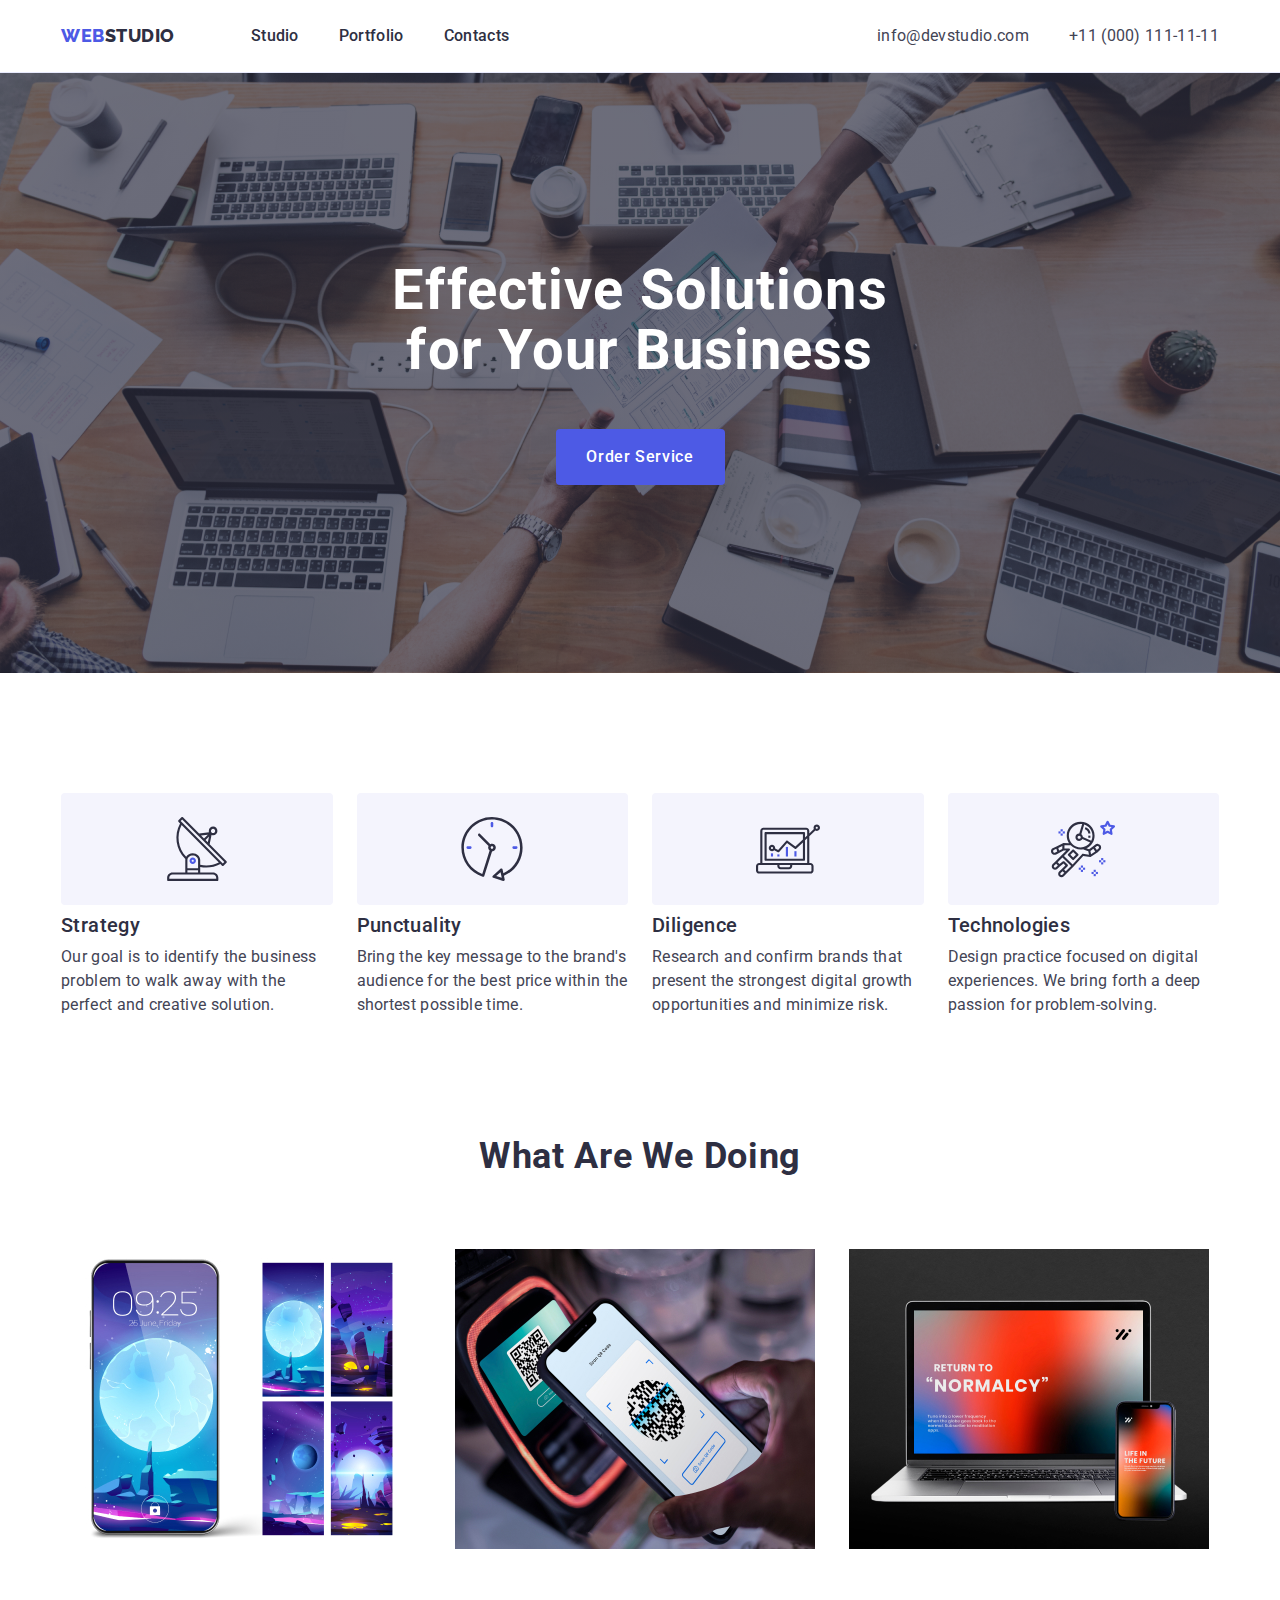
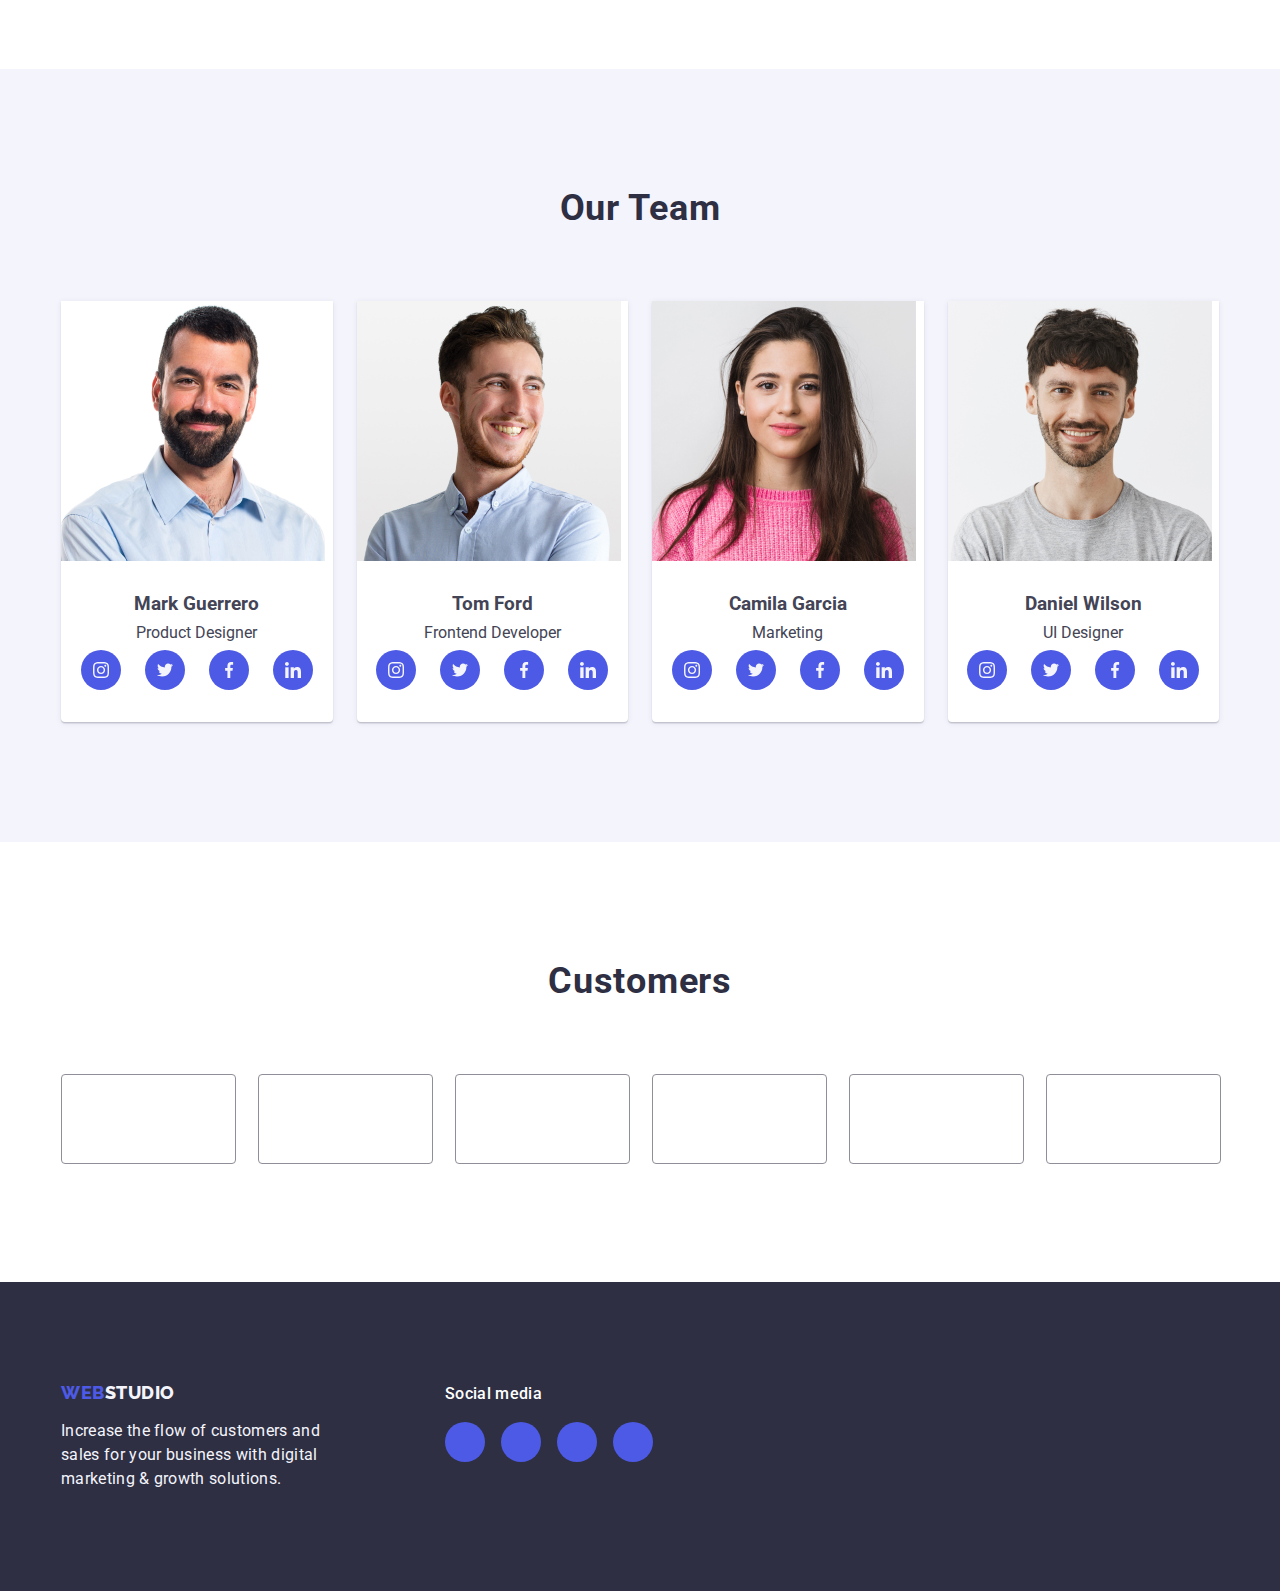
==== commit c3cf64ac: "update" ====
--- a/index.html
+++ b/index.html
@@ -141,7 +141,7 @@
           <h2 class="header-title">What are we doing</h2>
           <ul class="list service">
             <li class="service-info">
-              <img src="./images/img1.jpg" width="360" alt="computer-monitor" />
+              <img src="./images/img5.jpg" width="360" alt="computer-monitor" />
             </li>
             <li class="service-info">
               <img
@@ -166,7 +166,7 @@
           <ul class="list team">
             <li class="team-member">
               <img
-                src="./images/man-with-laptop.jpg"
+                src="./images/Mark_Guerrero.jpg"
                 width="264"
                 alt="man-with-laptop"
               />
@@ -237,7 +237,7 @@
             <!-- Team Member 2 -->
             <li class="team-member">
               <img
-                src="./images/smiling-man.jpg"
+                src="./images/Tom Ford.jpg"
                 width="264"
                 alt="smiling-man"
               />
@@ -308,7 +308,7 @@
             <!-- Team Member 3 -->
             <li class="team-member">
               <img
-                src="./images/girl-pink-shirt.jpg"
+                src="./images/Camila Garcia.jpg"
                 width="264"
                 alt="girl-pink-shirt"
               />
@@ -379,7 +379,7 @@
             <!-- Team Member 4 -->
             <li class="team-member">
               <img
-                src="./images/man-gray-shirt.jpg"
+                src="./images/Daniel Wilson.png"
                 width="264"
                 alt="man-gray-shirt"
               />
--- a/css/styles.css
+++ b/css/styles.css
@@ -134,7 +134,7 @@
       rgba(46, 47, 66, 0.7),
       rgba(46, 47, 66, 0.7)
     ),
-    url(../images/hero-img.jpg);
+    url(../images/people-office\ 1.jpg);
   background-repeat: no-repeat, no-repeat;
   background-position: center, center;
   background-size: cover;
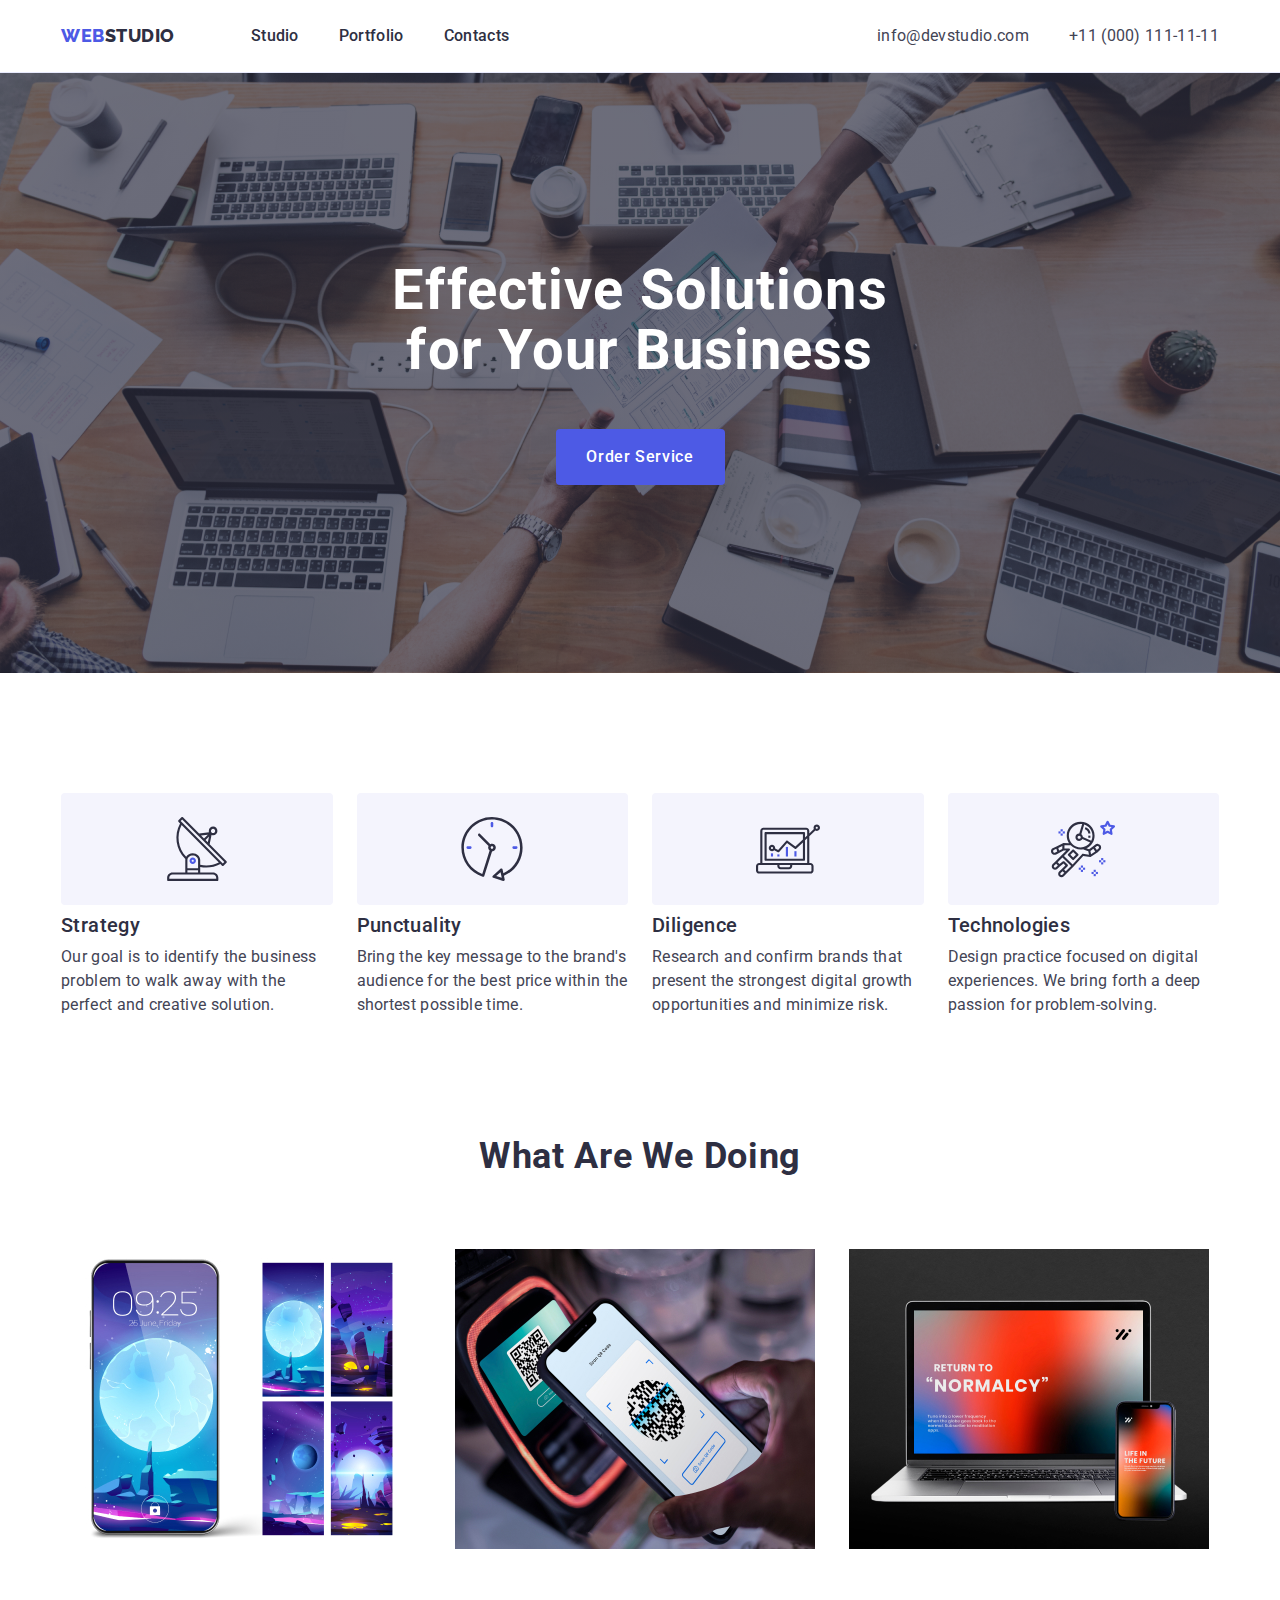
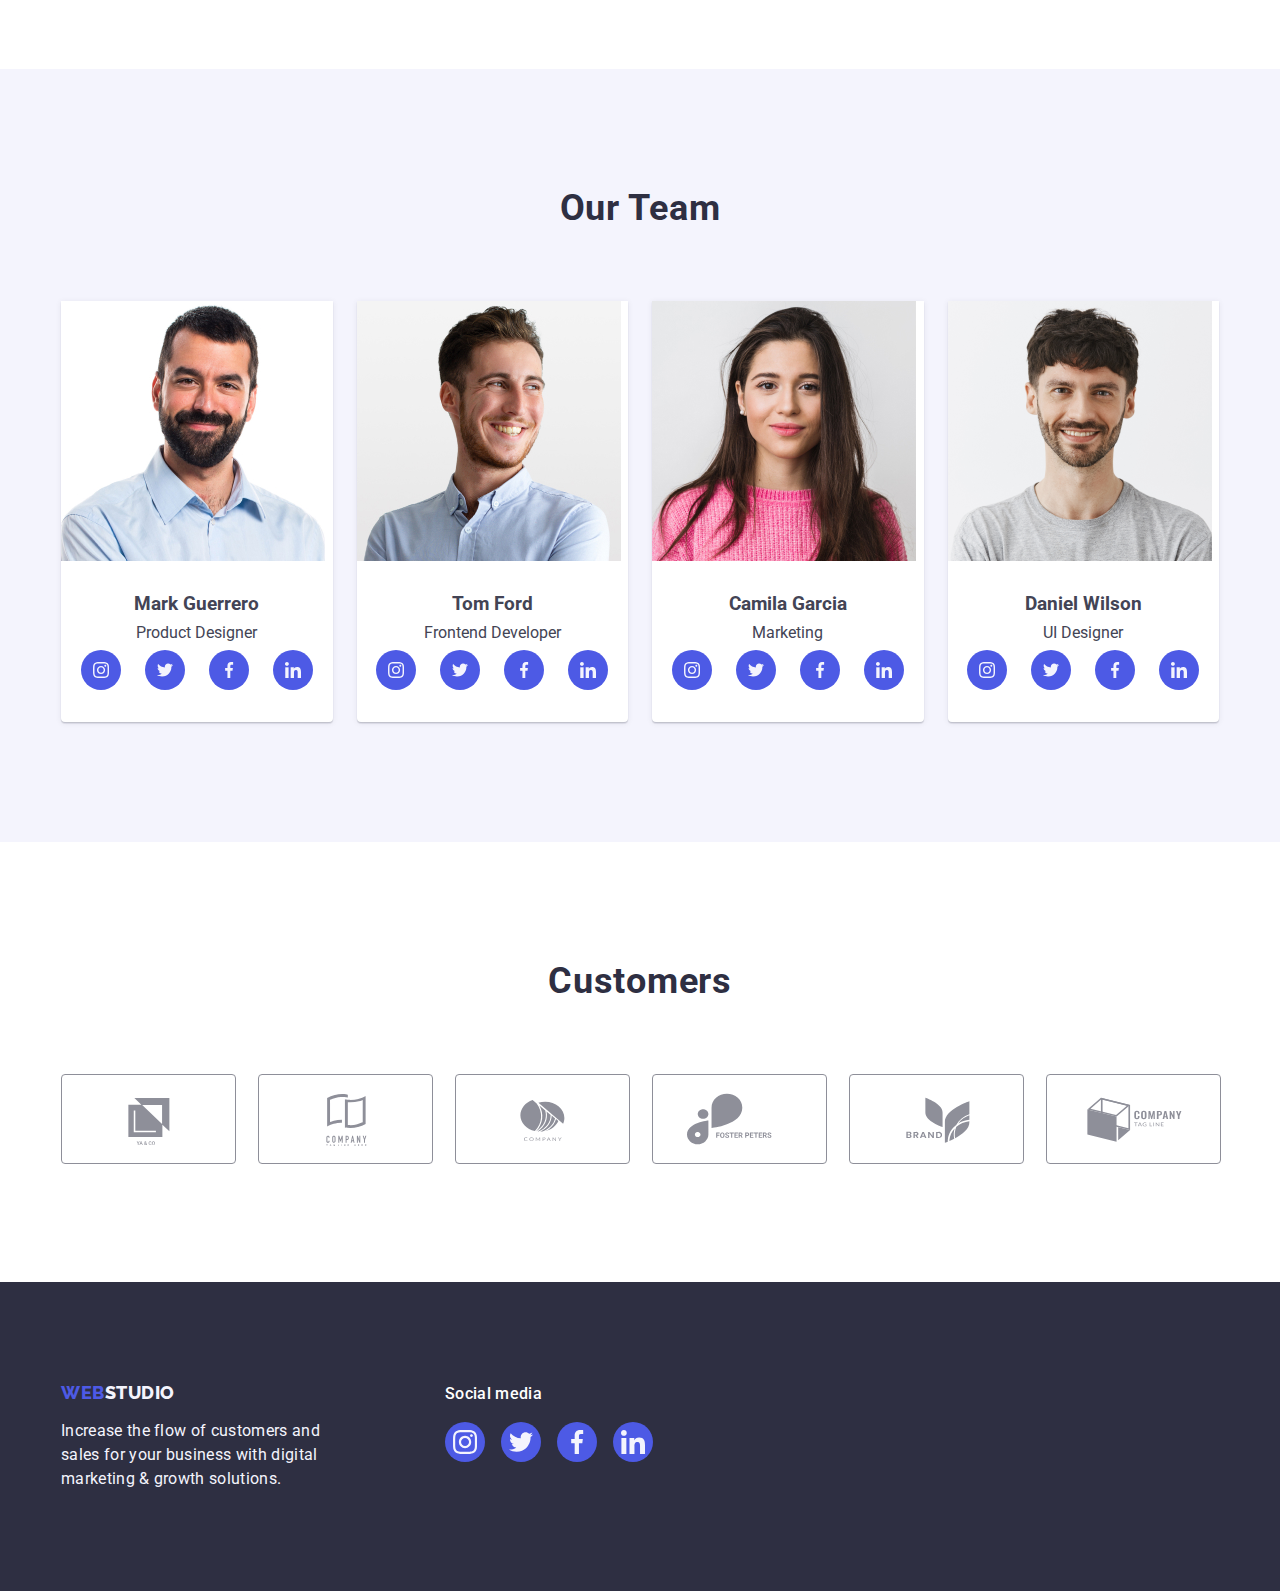
==== commit a4e89fab: "update" ====
--- a/index.html
+++ b/index.html
@@ -464,7 +464,7 @@
                   height="56"
                   class="customer-icon"
                 >
-                  <use href="./images/icons.svg#client-1"></use>
+                  <use href="./images/icons.svg#customer-1"></use>
                 </svg>
               </a>
             </li>
@@ -478,7 +478,7 @@
                   height="56"
                   class="customer-icon"
                 >
-                  <use href="./images/icons.svg#client-2"></use>
+                  <use href="./images/icons.svg#customer-2"></use>
                 </svg>
               </a>
             </li>
@@ -492,7 +492,7 @@
                   height="56"
                   class="customer-icon"
                 >
-                  <use href="./images/icons.svg#client-3"></use>
+                  <use href="./images/icons.svg#customer-3"></use>
                 </svg>
               </a>
             </li>
@@ -506,7 +506,7 @@
                   height="56"
                   class="customer-icon"
                 >
-                  <use href="./images/icons.svg#client-4"></use>
+                  <use href="./images/icons.svg#customer-4"></use>
                 </svg>
               </a>
             </li>
@@ -520,7 +520,7 @@
                   height="56"
                   class="customer-icon"
                 >
-                  <use href="./images/icons.svg#client-5"></use>
+                  <use href="./images/icons.svg#customer-5"></use>
                 </svg>
               </a>
             </li>
@@ -534,7 +534,7 @@
                   height="56"
                   class="customer-icon"
                 >
-                  <use href="./images/icons.svg#client-6"></use>
+                  <use href="./images/icons.svg#customer-6"></use>
                 </svg>
               </a>
             </li>
@@ -570,7 +570,7 @@
                   width="24"
                   height="24"
                 >
-                  <use href="./images/icons.svg#instagram-footer"></use>
+                  <use href="./images/icons.svg#instagram"></use>
                 </svg>
               </a>
             </li>
@@ -584,7 +584,7 @@
                   width="24"
                   height="24"
                 >
-                  <use href="./images/icons.svg#twitter-footer"></use>
+                  <use href="./images/icons.svg#twitter"></use>
                 </svg>
               </a>
             </li>
@@ -598,7 +598,7 @@
                   width="24"
                   height="24"
                 >
-                  <use href="./images/icons.svg#facebook-footer"></use>
+                  <use href="./images/icons.svg#facebook"></use>
                 </svg>
               </a>
             </li>
@@ -612,7 +612,7 @@
                   width="24"
                   height="24"
                 >
-                  <use href="./images/icons.svg#linkedin-footer"></use>
+                  <use href="./images/icons.svg#linkedin"></use>
                 </svg>
               </a>
             </li>
